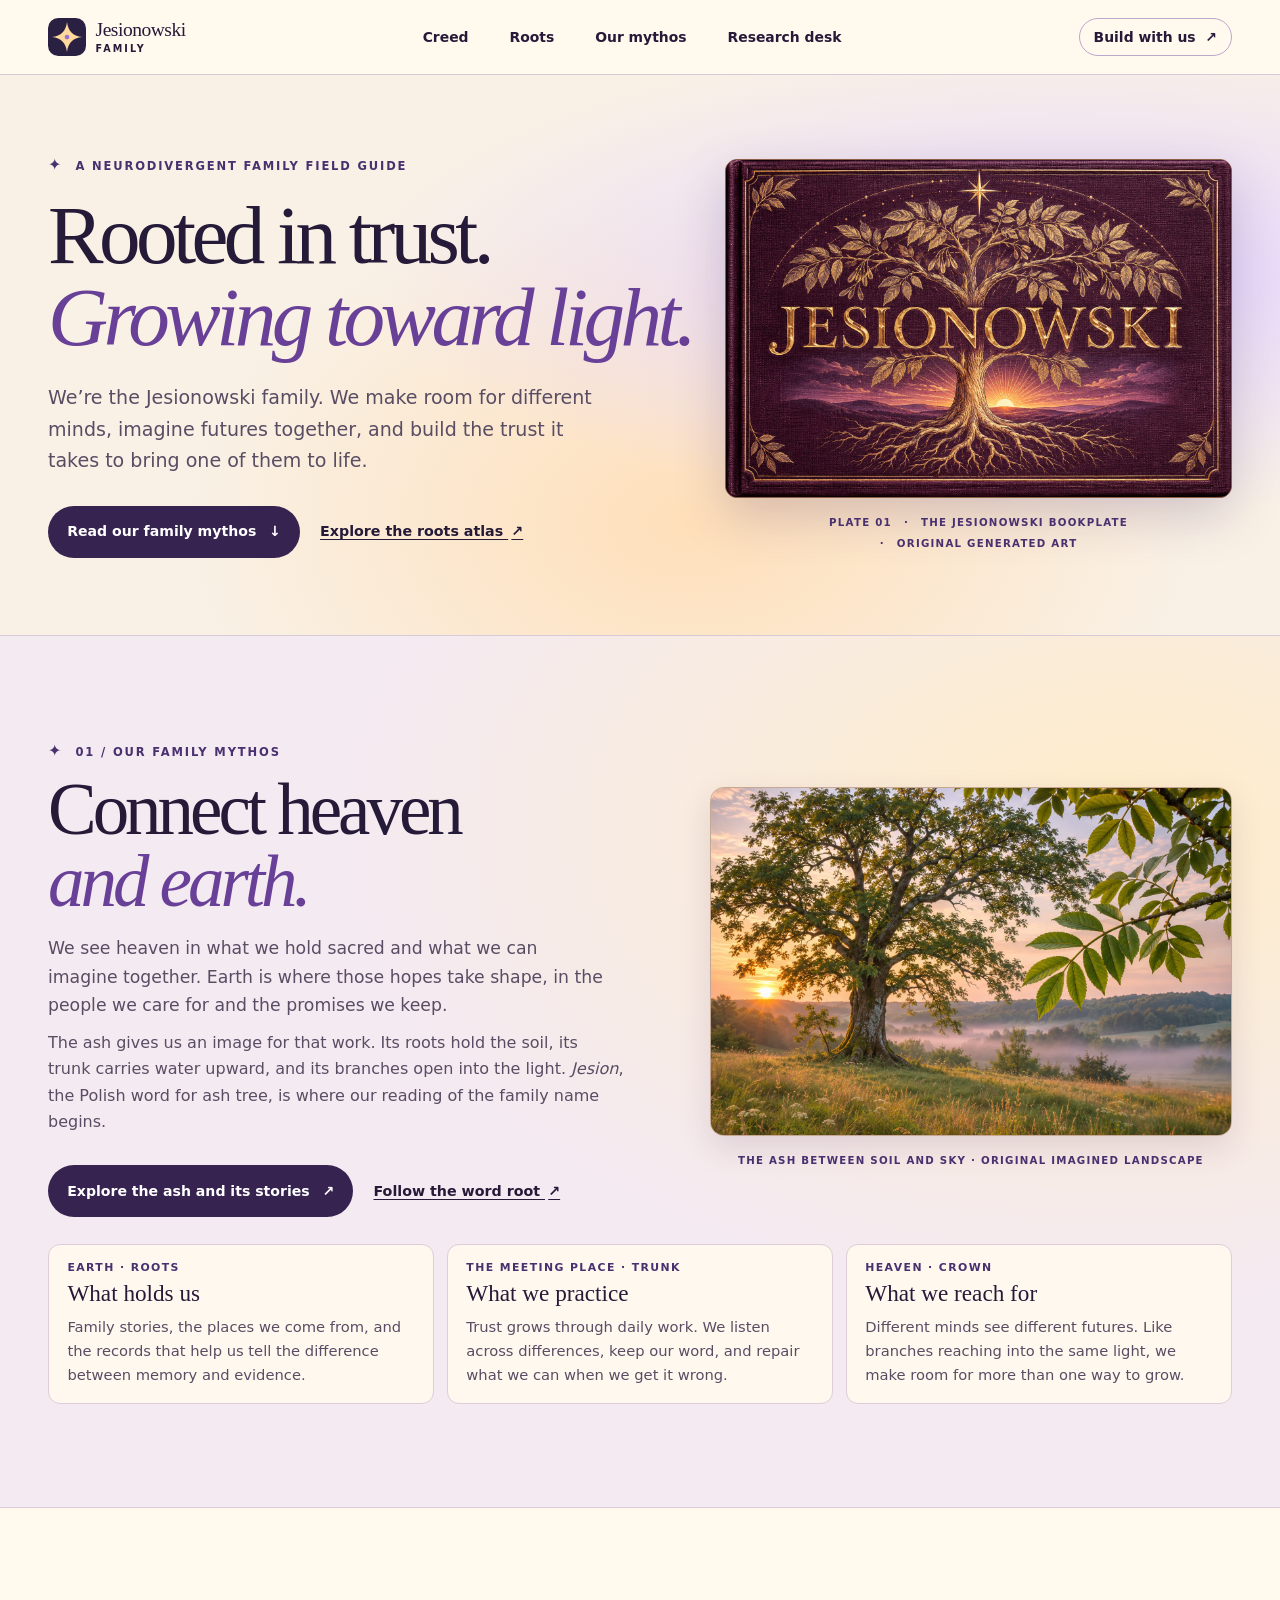
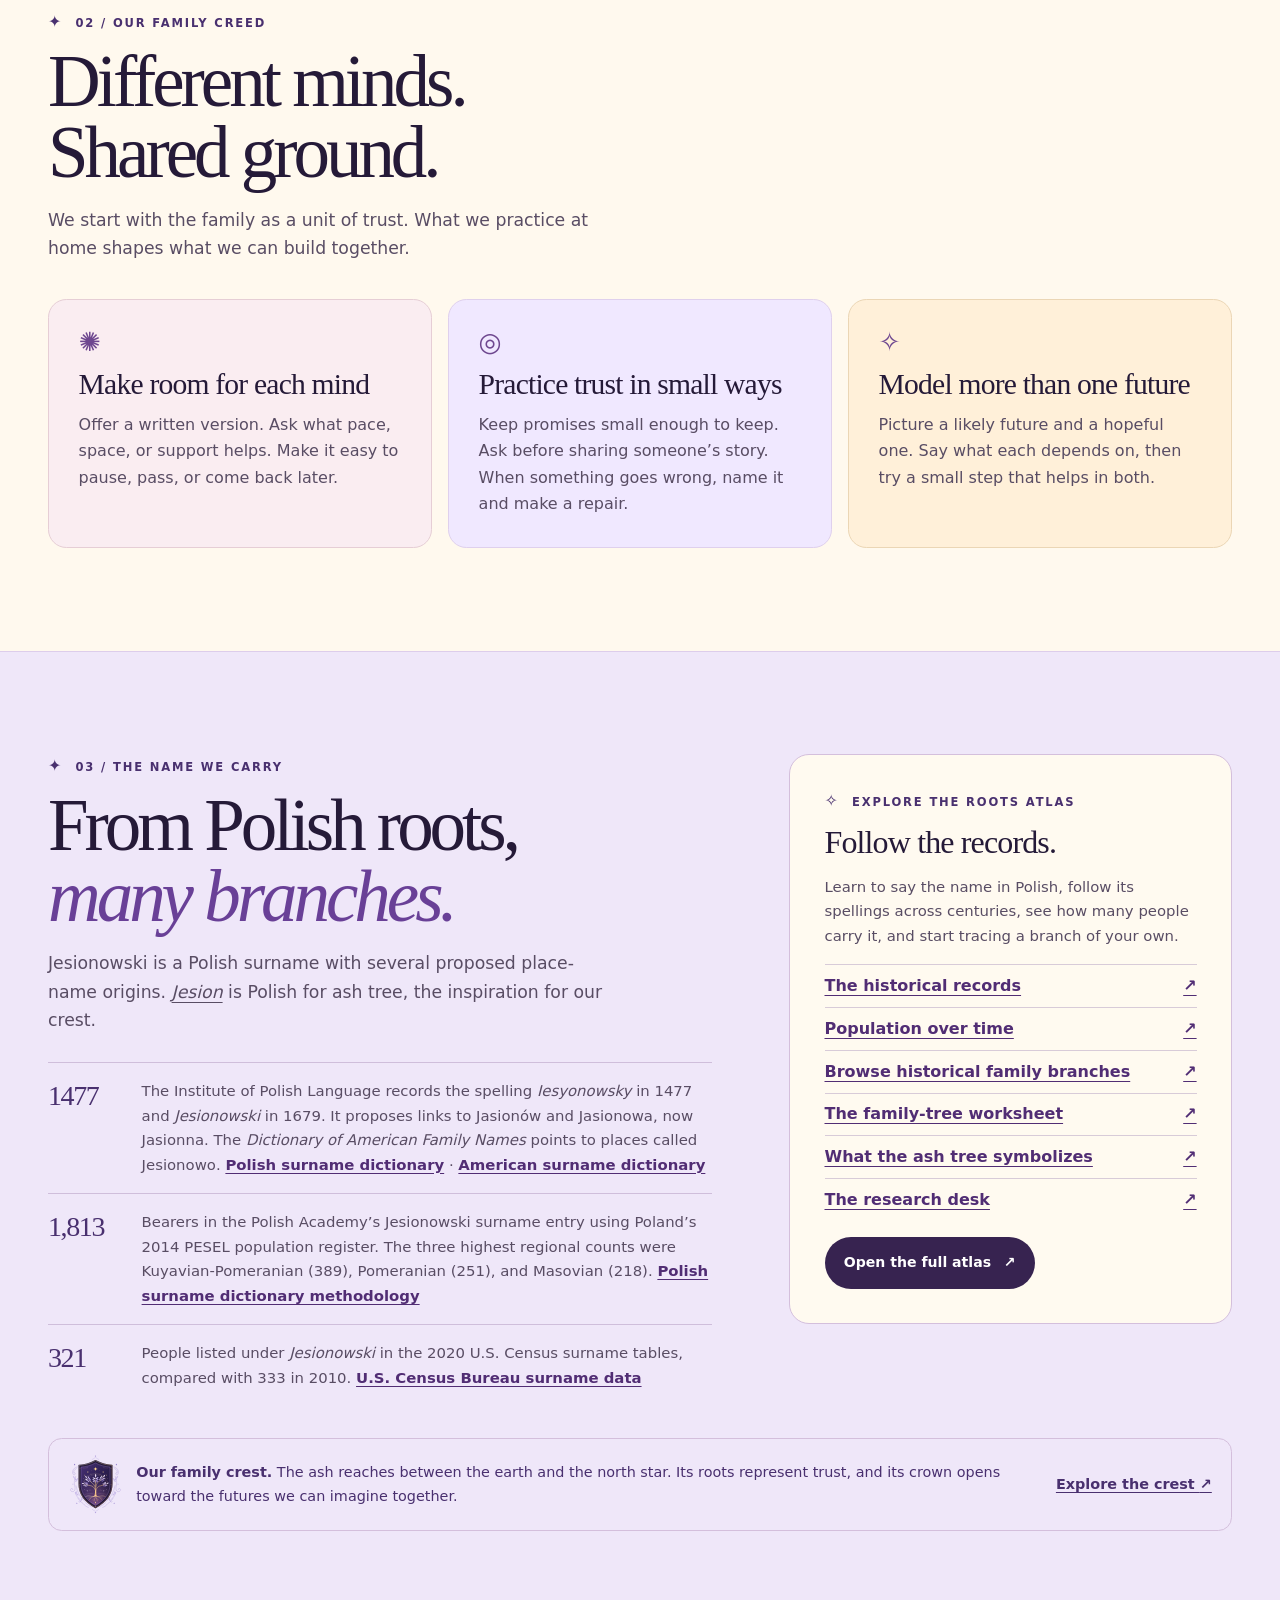
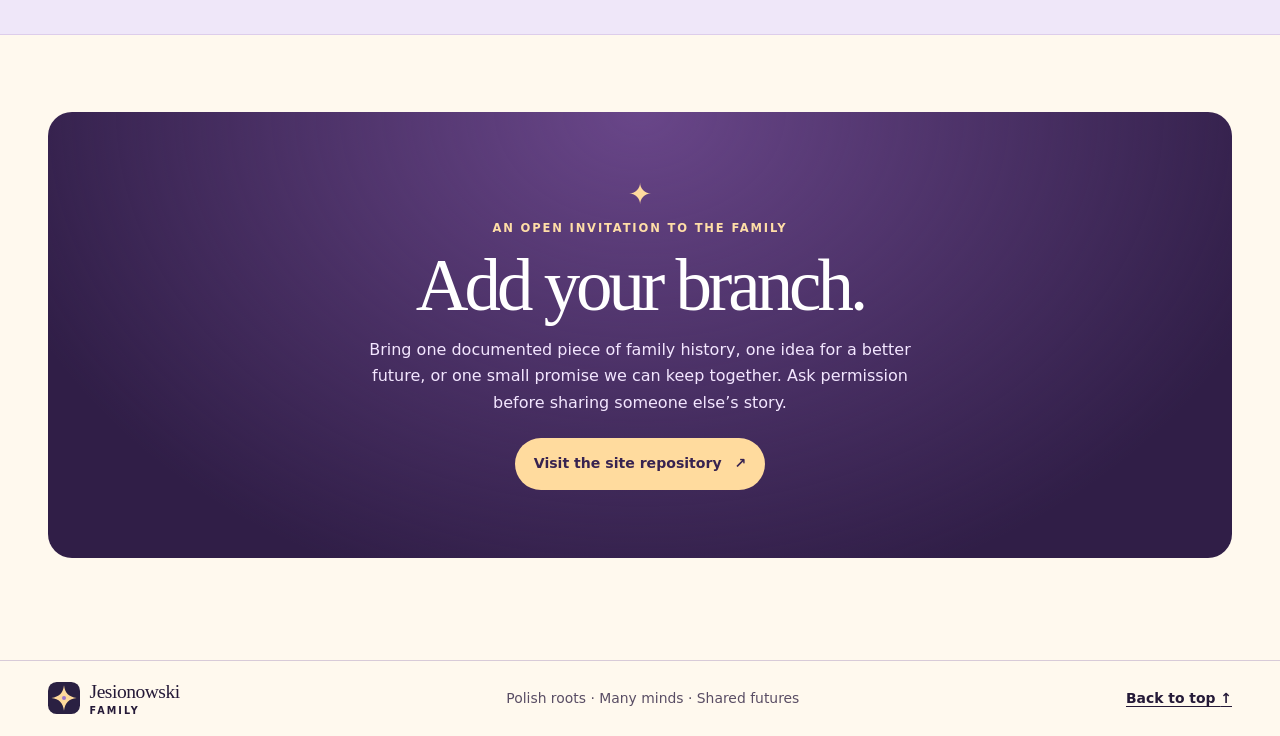
==== index.html @ c893d400 "Center the family mythos and harden page security" ====
<!doctype html>
<html lang="en" prefix="og: https://ogp.me/ns#">
<head>
  <meta charset="utf-8">
  <meta http-equiv="Content-Security-Policy" content="default-src 'none'; script-src 'self'; style-src 'self'; img-src 'self'; connect-src 'none'; worker-src 'none'; base-uri 'none'; form-action 'none'">
  <meta name="referrer" content="no-referrer">
  <meta name="viewport" content="width=device-width, initial-scale=1">
  <meta name="description" content="The Jesionowski family’s field guide to Polish roots, neurodivergent belonging, trust and futures we can build together.">
  <meta name="theme-color" content="#f9f1e6">
  <title>Jesionowski Family · Rooted in trust. Growing toward light.</title>
  <link rel="canonical" href="https://jesionowski.org/">
  <meta property="og:type" content="website">
  <meta property="og:title" content="Jesionowski Family · Rooted in trust. Growing toward light.">
  <meta property="og:description" content="The Jesionowski family’s field guide to Polish roots, neurodivergent belonging, trust and futures we can build together.">
  <meta property="og:url" content="https://jesionowski.org/">
  <meta property="og:image" content="https://jesionowski.org/assets/jesionowski-bookplate.jpg">
  <meta property="og:image:type" content="image/jpeg">
  <meta property="og:image:width" content="1536">
  <meta property="og:image:height" content="1024">
  <meta property="og:image:alt" content="A golden ash tree, sunrise, and the name JESIONOWSKI on a deep plum bookplate.">
  <link rel="icon" href="assets/mark.svg" type="image/svg+xml">
  <link rel="stylesheet" href="styles.css">
</head>
<body>
  <a class="skip-link" href="#main">Skip to content</a>
  <header class="site-header">
    <div class="frame masthead">
      <a class="wordmark" href="./" aria-label="Jesionowski Family home">
        <img src="assets/mark.svg" width="38" height="38" alt="">
        <span>Jesionowski <small>Family</small></span>
      </a>
      <nav aria-label="Main navigation">
        <a href="#creed">Creed</a>
        <a href="roots/">Roots</a>
        <a href="#mythos">Our mythos</a>
        <a href="research/">Research desk</a>
      </nav>
      <a class="nav-cta" href="#contribute">Build with us <span aria-hidden="true">↗</span></a>
    </div>
  </header>

  <main id="main">
    <section class="hero">
      <div class="frame hero-layout">
        <div class="hero-copy">
          <p class="eyebrow"><span aria-hidden="true">✦</span> A neurodivergent family field guide</p>
          <h1>Rooted in trust.<br><em>Growing toward light.</em></h1>
          <p class="hero-lede">We’re the Jesionowski family. We make room for different minds, imagine futures together, and build the trust it takes to bring one of them to life.</p>
          <div class="actions">
            <a class="button" href="#mythos">Read our family mythos <span aria-hidden="true">↓</span></a>
            <a class="text-link" href="roots/">Explore the roots atlas <span aria-hidden="true">↗</span></a>
          </div>
        </div>
        <figure class="home-bookplate">
          <a href="roots/" aria-label="Explore the Jesionowski roots atlas">
            <img src="assets/jesionowski-bookplate.jpg" width="1536" height="1024" fetchpriority="high" alt="The full name JESIONOWSKI in gold foil beneath the branches of an ash tree, with a sunrise and north star.">
          </a>
          <figcaption><span>Plate 01</span><span>The Jesionowski bookplate</span><span>Original generated art</span></figcaption>
        </figure>
      </div>
    </section>

    <section class="mythos section" id="mythos" aria-labelledby="mythos-title">
      <div class="frame">
        <div class="mythos-layout">
          <div>
            <p class="eyebrow"><span aria-hidden="true">✦</span> 01 / Our family mythos</p>
            <h2 id="mythos-title">Connect heaven<br><em>and earth.</em></h2>
            <p class="section-intro">We see heaven in what we hold sacred and what we can imagine together. Earth is where those hopes take shape, in the people we care for and the promises we keep.</p>
            <p class="mythos-note">The ash gives us an image for that work. Its roots hold the soil, its trunk carries water upward, and its branches open into the light. <em lang="pl">Jesion</em>, the Polish word for ash tree, is where our reading of the family name begins.</p>
            <div class="actions">
              <a class="button" href="roots/#symbolism">Explore the ash and its stories <span aria-hidden="true">↗</span></a>
              <a class="text-link" href="roots/#word-root">Follow the word root <span aria-hidden="true">↗</span></a>
            </div>
          </div>
          <figure class="mythos-art">
            <img src="assets/ash-meadow.jpg" width="1536" height="1024" loading="lazy" alt="An ash tree rooted in a meadow beneath the golden light of dawn.">
            <figcaption>The ash between soil and sky · Original imagined landscape</figcaption>
          </figure>
        </div>
        <dl class="mythos-parts">
          <div>
            <dt><span>Earth · Roots</span> What holds us</dt>
            <dd>Family stories, the places we come from, and the records that help us tell the difference between memory and evidence.</dd>
          </div>
          <div>
            <dt><span>The meeting place · Trunk</span> What we practice</dt>
            <dd>Trust grows through daily work. We listen across differences, keep our word, and repair what we can when we get it wrong.</dd>
          </div>
          <div>
            <dt><span>Heaven · Crown</span> What we reach for</dt>
            <dd>Different minds see different futures. Like branches reaching into the same light, we make room for more than one way to grow.</dd>
          </div>
        </dl>
      </div>
    </section>

    <section class="creed section" id="creed" aria-labelledby="creed-title">
      <div class="frame">
        <div class="section-heading">
          <p class="eyebrow"><span aria-hidden="true">✦</span> 02 / Our family creed</p>
          <h2 id="creed-title">Different minds.<br>Shared ground.</h2>
          <p>We start with the family as a unit of trust. What we practice at home shapes what we can build together.</p>
        </div>
        <div class="creed-grid">
          <article>
            <span class="principle-icon" aria-hidden="true">✺</span>
            <h3>Make room for each mind</h3>
            <p>Offer a written version. Ask what pace, space, or support helps. Make it easy to pause, pass, or come back later.</p>
          </article>
          <article>
            <span class="principle-icon" aria-hidden="true">◎</span>
            <h3>Practice trust in small ways</h3>
            <p>Keep promises small enough to keep. Ask before sharing someone’s story. When something goes wrong, name it and make a repair.</p>
          </article>
          <article>
            <span class="principle-icon" aria-hidden="true">✧</span>
            <h3>Model more than one future</h3>
            <p>Picture a likely future and a hopeful one. Say what each depends on, then try a small step that helps in both.</p>
          </article>
        </div>
      </div>
    </section>

    <section class="roots section" id="roots" aria-labelledby="roots-title">
      <div class="frame">
        <div class="roots-layout">
          <div>
            <p class="eyebrow"><span aria-hidden="true">✦</span> 03 / The name we carry</p>
            <h2 id="roots-title">From Polish roots,<br><em>many branches.</em></h2>
            <p class="section-intro">Jesionowski is a Polish surname with several proposed place-name origins. <a href="https://wsjp.pl/haslo/podglad/68847/jesion/5180044/drzewo"><em lang="pl">Jesion</em></a> is Polish for ash tree, the inspiration for our crest.</p>
            <dl class="root-facts">
              <div>
                <dt>1477</dt>
                <dd>The Institute of Polish Language records the spelling <em>Iesyonowsky</em> in 1477 and <em>Jesionowski</em> in 1679. It proposes links to <span lang="pl">Jasionów</span> and <span lang="pl">Jasionowa</span>, now <span lang="pl">Jasionna</span>. The <cite>Dictionary of American Family Names</cite> points to places called <span lang="pl">Jesionowo</span>. <a href="https://nazwiska.ijppan.pl/haslo/show/id/6511">Polish surname dictionary</a> · <a href="https://www.ancestry.com/last-name-meaning/jesionowski">American surname dictionary</a></dd>
              </div>
              <div>
                <dt>1,813</dt>
                <dd>Bearers in the Polish Academy’s Jesionowski surname entry using Poland’s 2014 PESEL population register. The three highest regional counts were Kuyavian-Pomeranian (389), Pomeranian (251), and Masovian (218). <a href="https://nazwiska.ijppan.pl/info/oslowniku">Polish surname dictionary methodology</a></dd>
              </div>
              <div>
                <dt>321</dt>
                <dd>People listed under <em>Jesionowski</em> in the 2020 U.S. Census surname tables, compared with 333 in 2010. <a href="https://www.census.gov/topics/population/genealogy/data.html">U.S. Census Bureau surname data</a></dd>
              </div>
            </dl>
          </div>
          <aside class="field-notes" aria-labelledby="notes-title">
            <p class="eyebrow"><span aria-hidden="true">✧</span> Explore the roots atlas</p>
            <h3 id="notes-title">Follow the records.</h3>
            <p>Learn to say the name in Polish, follow its spellings across centuries, see how many people carry it, and start tracing a branch of your own.</p>
            <ul class="roots-shortcuts">
              <li><a href="roots/#records">The historical records <span aria-hidden="true">↗</span></a></li>
              <li><a href="roots/#population">Population over time <span aria-hidden="true">↗</span></a></li>
              <li><a href="tree/">Browse historical family branches <span aria-hidden="true">↗</span></a></li>
              <li><a href="roots/#tree">The family-tree worksheet <span aria-hidden="true">↗</span></a></li>
              <li><a href="roots/#symbolism">What the ash tree symbolizes <span aria-hidden="true">↗</span></a></li>
              <li><a href="research/">The research desk <span aria-hidden="true">↗</span></a></li>
            </ul>
            <a class="button" href="roots/">Open the full atlas <span aria-hidden="true">↗</span></a>
          </aside>
        </div>
        <div class="crest-note">
          <img src="assets/crest.svg" width="64" height="69" loading="lazy" alt="The Jesionowski family crest">
          <p><strong>Our family crest.</strong> The ash reaches between the earth and the north star. Its roots represent trust, and its crown opens toward the futures we can imagine together.</p>
          <a href="roots/#emblem">Explore the crest <span aria-hidden="true">↗</span></a>
        </div>
      </div>
    </section>

    <section class="contribute section" id="contribute" aria-labelledby="contribute-title">
      <div class="frame">
        <div class="invitation">
          <p class="invitation-star" aria-hidden="true">✦</p>
          <p class="eyebrow">An open invitation to the family</p>
          <h2 id="contribute-title">Add your branch.</h2>
          <p>Bring one documented piece of family history, one idea for a better future, or one small promise we can keep together. Ask permission before sharing someone else’s story.</p>
          <a class="button" href="https://github.com/theguysaccount/jesionowski.org">Visit the site repository <span aria-hidden="true">↗</span></a>
        </div>
      </div>
    </section>
  </main>

  <footer class="site-footer">
    <div class="frame footer-layout">
      <a class="wordmark" href="./" aria-label="Jesionowski Family home">
        <img src="assets/mark.svg" width="32" height="32" alt="">
        <span>Jesionowski <small>Family</small></span>
      </a>
      <p>Polish roots · Many minds · Shared futures</p>
      <a href="#main">Back to top <span aria-hidden="true">↑</span></a>
    </div>
  </footer>
</body>
</html>
---- styles.css ----
:root {
  color-scheme: light;
  --ink: #251a38;
  --muted: #594d64;
  --plum: #49306f;
  --cream: #fff9ee;
  --lilac: #f0e8ff;
  --gold: #ffdb9e;
  --line: #d8cbd8;
  --display: Georgia, "Times New Roman", serif;
  --body: "Trebuchet MS", system-ui, sans-serif;
}

*, *::before, *::after { box-sizing: border-box; }
html { scroll-padding-top: 1.25rem; }
body {
  margin: 0;
  background: var(--cream);
  color: var(--ink);
  font: 1rem/1.65 var(--body);
}
img { display: block; max-width: 100%; }
a { color: inherit; text-underline-offset: .22em; }
a:hover { text-decoration-thickness: .14em; }
:focus-visible { outline: 3px solid #a45125; outline-offset: 5px; }
h1, h2, h3, p, figure { margin: 0; }
h1, h2, h3 { font-family: var(--display); font-weight: 400; }
h1, h2 { line-height: .98; letter-spacing: -.055em; }
h1 em, h2 em { font-weight: 400; color: #694097; }
.frame { width: min(100% - 5rem, 74rem); margin-inline: auto; }
.section { padding-block: clamp(4rem, 8vw, 7rem); }

.skip-link {
  position: absolute;
  z-index: 5;
  top: .65rem;
  left: .65rem;
  transform: translateY(-180%);
  padding: .55rem 1rem;
  background: var(--cream);
  border: 2px solid var(--plum);
}
.skip-link:focus { transform: translateY(0); }

.site-header { background: #fff9ee; border-bottom: 1px solid var(--line); }
.masthead, .footer-layout {
  min-height: 4.65rem;
  display: flex;
  align-items: center;
  justify-content: space-between;
  gap: 1.25rem;
}
.wordmark {
  display: inline-flex;
  flex: 0 0 auto;
  align-items: center;
  gap: .6rem;
  color: var(--ink);
  font: 1.22rem/1 var(--display);
  text-decoration: none;
  letter-spacing: -.025em;
}
.wordmark small {
  display: block;
  margin-top: .28rem;
  font: 700 .6rem/1 var(--body);
  text-transform: uppercase;
  letter-spacing: .22em;
}
.masthead nav { display: flex; align-items: center; gap: clamp(1rem, 3.2vw, 2.75rem); }
.masthead nav a, .nav-cta, .site-footer { font-size: .87rem; font-weight: 700; }
.masthead nav a, .nav-cta { text-decoration: none; }
.masthead nav a:hover, .nav-cta:hover { text-decoration: underline; }
.nav-cta { padding: .42rem .88rem; border: 1px solid #baa8cc; border-radius: 99px; white-space: nowrap; }
.nav-cta span { margin-left: .3rem; }

.hero {
  background:
    radial-gradient(ellipse at 84% 36%, #e4d4ff 0%, transparent 47%),
    radial-gradient(ellipse at 54% 80%, #ffdfb9 0%, transparent 52%),
    #f9f1e6;
  border-bottom: 1px solid var(--line);
}
.hero-layout {
  min-height: 35rem;
  display: grid;
  grid-template-columns: minmax(0, 1.12fr) minmax(0, .88fr);
  align-items: center;
  gap: 2rem;
  padding-block: clamp(3.1rem, 6vw, 6.4rem);
}
.eyebrow {
  color: var(--plum);
  font-size: .72rem;
  font-weight: 700;
  line-height: 1.45;
  text-transform: uppercase;
  letter-spacing: .16em;
}
.eyebrow > span { margin-right: .4rem; font-size: 1rem; }
h1 { margin-top: 1.2rem; font-size: clamp(3.25rem, 6.5vw, 6.2rem); }
h1 em { display: inline-block; }
.hero-lede {
  max-width: 34rem;
  margin-top: 1.5rem;
  color: var(--muted);
  font-size: clamp(1rem, 1.65vw, 1.19rem);
}
.actions { display: flex; flex-wrap: wrap; align-items: center; gap: .9rem 1.25rem; margin-top: 1.85rem; }
.button {
  display: inline-flex;
  justify-content: center;
  align-items: center;
  gap: .8rem;
  min-height: 3.25rem;
  padding: .75rem 1.2rem;
  border-radius: 99px;
  color: white;
  background: #372350;
  font-size: .88rem;
  font-weight: 700;
  text-decoration: none;
}
.button:hover { background: #553277; }
.text-link { font-size: .89rem; font-weight: 700; }
.text-link span { margin-left: .2rem; }

.home-bookplate { justify-self: end; width: min(100%, 37rem); }
.home-bookplate a {
  display: block;
  border: 1px solid #8b5e46;
  border-radius: .75rem;
  overflow: hidden;
  background: #3a1731;
  box-shadow: 0 18px 50px #49265c36;
}
.home-bookplate img { width: 100%; height: auto; }
figcaption {
  display: flex;
  flex-wrap: wrap;
  justify-content: center;
  gap: .25rem .75rem;
  margin-top: 1rem;
  color: var(--plum);
  font-size: .64rem;
  font-weight: 700;
  text-transform: uppercase;
  letter-spacing: .12em;
}
figcaption span + span::before { content: "·"; margin-right: .75rem; }

h2 { margin-top: .78rem; font-size: clamp(2.75rem, 5.7vw, 5.2rem); }
.section-heading { max-width: 46rem; }
.section-heading > p:last-child, .section-intro {
  max-width: 35rem;
  margin-top: 1.05rem;
  color: var(--muted);
  font-size: 1.08rem;
}
.mythos {
  border-bottom: 1px solid #decbd7;
  background: radial-gradient(ellipse at 88% 22%, #ffedc9 0%, transparent 49%), #f4eaf1;
}
.mythos-layout {
  display: grid;
  grid-template-columns: minmax(0, 1.06fr) minmax(0, .94fr);
  align-items: center;
  gap: clamp(1.45rem, 5.7vw, 5rem);
}
.mythos-note { max-width: 36rem; margin-top: .65rem; color: var(--muted); }
.mythos-art img {
  width: 100%;
  height: auto;
  border: 1px solid #c6a794;
  border-radius: .85rem;
  box-shadow: 0 12px 32px #49265c22;
}
.mythos-art figcaption { text-align: center; }
.mythos-parts {
  display: grid;
  grid-template-columns: repeat(3, minmax(0, 1fr));
  gap: .8rem;
  margin: 1.65rem 0 0;
}
.mythos-parts div {
  padding: 1rem 1.15rem;
  border: 1px solid #deccd8;
  border-radius: .75rem;
  background: #fff8ef;
}
.mythos-parts dt { font: 1.45rem/1.18 var(--display); }
.mythos-parts dt span {
  display: block;
  margin-bottom: .32rem;
  color: var(--plum);
  font: 700 .68rem/1.35 var(--body);
  letter-spacing: .13em;
  text-transform: uppercase;
}
.mythos-parts dd { margin: .42rem 0 0; color: var(--muted); font-size: .92rem; }

.creed { background: #fff9ee; }
.creed-grid { display: grid; grid-template-columns: repeat(3, 1fr); gap: 1rem; margin-top: 2.25rem; }
.creed-grid article {
  min-width: 0;
  padding: clamp(1.2rem, 2.5vw, 1.85rem);
  border: 1px solid #e6ced5;
  border-radius: 1.15rem;
  background: #faedf1;
}
.creed-grid article:nth-child(2) { background: #f0e8ff; border-color: #dfd0ed; }
.creed-grid article:nth-child(3) { background: #fff0d9; border-color: #ebd6b5; }
.principle-icon { display: block; margin-bottom: .7rem; color: #6e478f; font-size: 1.65rem; line-height: 1; }
h3 { font-size: clamp(1.45rem, 2.5vw, 1.85rem); line-height: 1.15; letter-spacing: -.027em; }
.creed-grid p { margin-top: .7rem; color: var(--muted); }

.roots { background: #efe7f9; border-block: 1px solid #ddcdeb; }
.roots-layout { display: grid; grid-template-columns: minmax(0, 1.2fr) minmax(0, .8fr); gap: clamp(1.5rem, 6vw, 5.5rem); align-items: start; }
.root-facts { margin: 1.7rem 0 0; }
.root-facts div { display: grid; grid-template-columns: 5rem 1fr; gap: .85rem; padding-block: 1rem; border-top: 1px solid #cfbedb; }
.root-facts dt { color: var(--plum); font: 1.75rem/1.2 var(--display); letter-spacing: -.05em; }
.root-facts dd { margin: 0; color: var(--muted); font-size: .93rem; }
.root-facts a, .field-notes a { color: #512d74; font-weight: 700; }
.field-notes {
  padding: clamp(1.25rem, 3vw, 2.15rem);
  border: 1px solid #d4bfdc;
  border-radius: 1.25rem;
  background: #fffaf0;
}
.field-notes h3 { margin-top: .7rem; font-size: 2rem; }
.field-notes h3 + p { margin-top: .9rem; color: var(--muted); font-size: .93rem; }
.roots-shortcuts { margin-block: 1rem; padding: 0; list-style: none; }
.roots-shortcuts li { padding-block: .48rem; border-top: 1px solid var(--line); }
.roots-shortcuts a { display: flex; justify-content: space-between; }
.field-notes .button { color: white; }
.crest-note {
  display: flex;
  align-items: center;
  gap: .85rem;
  margin-top: 2rem;
  padding: 1rem 1.2rem;
  border: 1px solid #d4bfdc;
  border-radius: .85rem;
  color: var(--plum);
  font-size: .9rem;
}
.crest-note img { flex: 0 0 auto; width: 3.4rem; height: auto; }
.crest-note a { flex: 0 0 auto; margin-left: auto; font-weight: 700; }

.contribute { padding-top: clamp(3rem, 6vw, 5rem); }
.invitation {
  position: relative;
  overflow: hidden;
  padding: clamp(2rem, 6vw, 4.25rem) 1.5rem;
  border-radius: 1.5rem;
  background: radial-gradient(ellipse at 50% 0%, #694689 0%, transparent 80%), #301e47;
  color: white;
  text-align: center;
}
.invitation-star { margin-bottom: .75rem; color: var(--gold); font-size: 1.8rem; line-height: 1; }
.invitation .eyebrow { color: #ffdea7; }
.invitation h2 + p { max-width: 36rem; margin: 1rem auto 0; color: #f3e6ff; }
.invitation .button { margin-top: 1.35rem; color: #372350; background: var(--gold); }
.invitation .button:hover { background: #ffedc4; }
.invitation :focus-visible { outline-color: white; }

.site-footer { border-top: 1px solid var(--line); }
.site-footer p { color: var(--muted); font-weight: 400; }

@media (max-width: 57rem) {
  .frame { width: calc(100% - 3rem); }
  .hero-layout { grid-template-columns: minmax(0, 1.16fr) minmax(0, .84fr); gap: 1rem; min-height: auto; }
}

@media (max-width: 42rem) {
  .frame { width: calc(100% - 2rem); }
  .masthead { min-height: 0; flex-wrap: wrap; justify-content: space-between; gap: .65rem; padding-block: .8rem; }
  .masthead nav { order: 1; width: 100%; justify-content: space-between; padding-top: .55rem; border-top: 1px solid var(--line); }
  .masthead nav a { min-height: 2rem; display: inline-flex; align-items: center; }
  .hero-layout, .roots-layout, .mythos-layout { grid-template-columns: 1fr; }
  .hero-layout { gap: 2.3rem; }
  .home-bookplate { justify-self: center; }
  .creed-grid, .mythos-parts { grid-template-columns: 1fr; }
  .crest-note { flex-wrap: wrap; }
  .crest-note a { margin-left: 0; }
  .footer-layout { flex-wrap: wrap; padding-block: 1rem; gap: .7rem 1rem; }
  .footer-layout p { order: 1; width: 100%; }
}

@media (max-width: 24rem) {
  h1 { font-size: 2.85rem; }
  .wordmark { font-size: 1.08rem; }
  .nav-cta { padding-inline: .65rem; }
  .root-facts div { grid-template-columns: 4rem 1fr; gap: .5rem; }
}
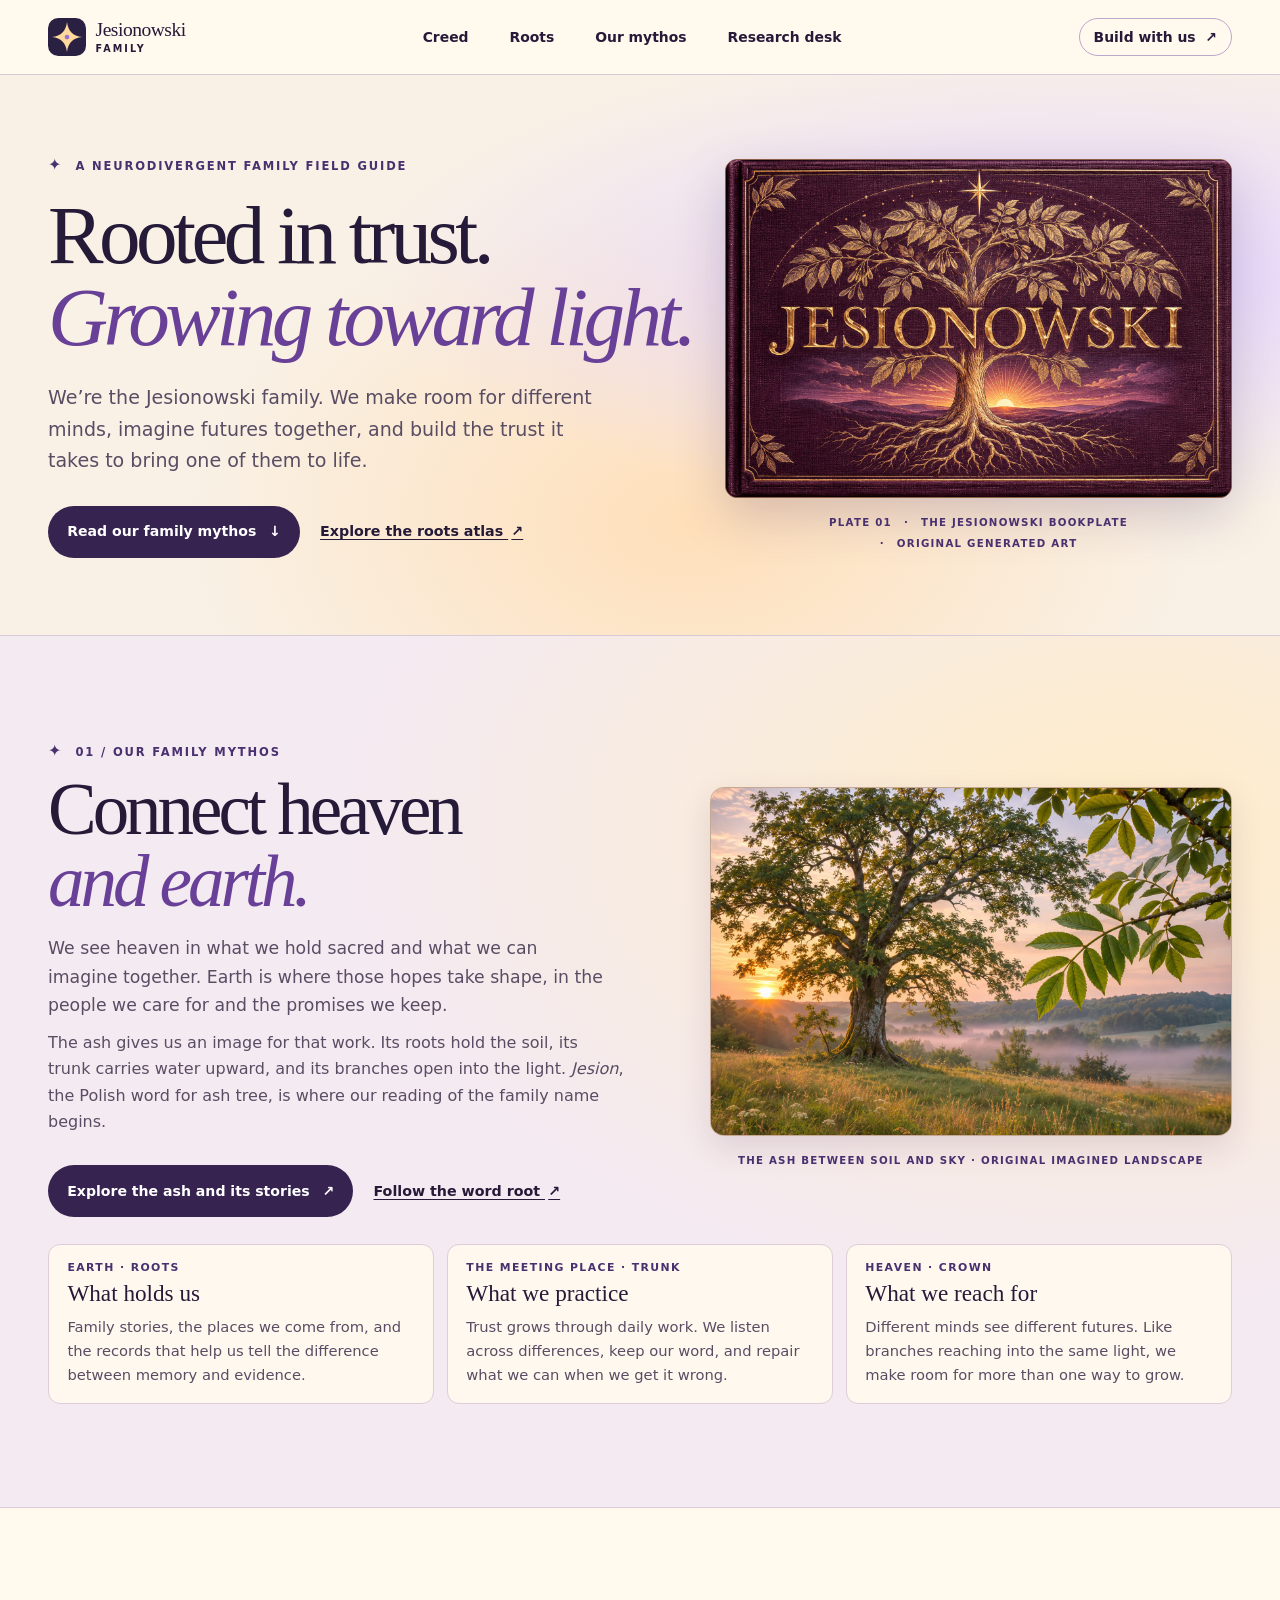
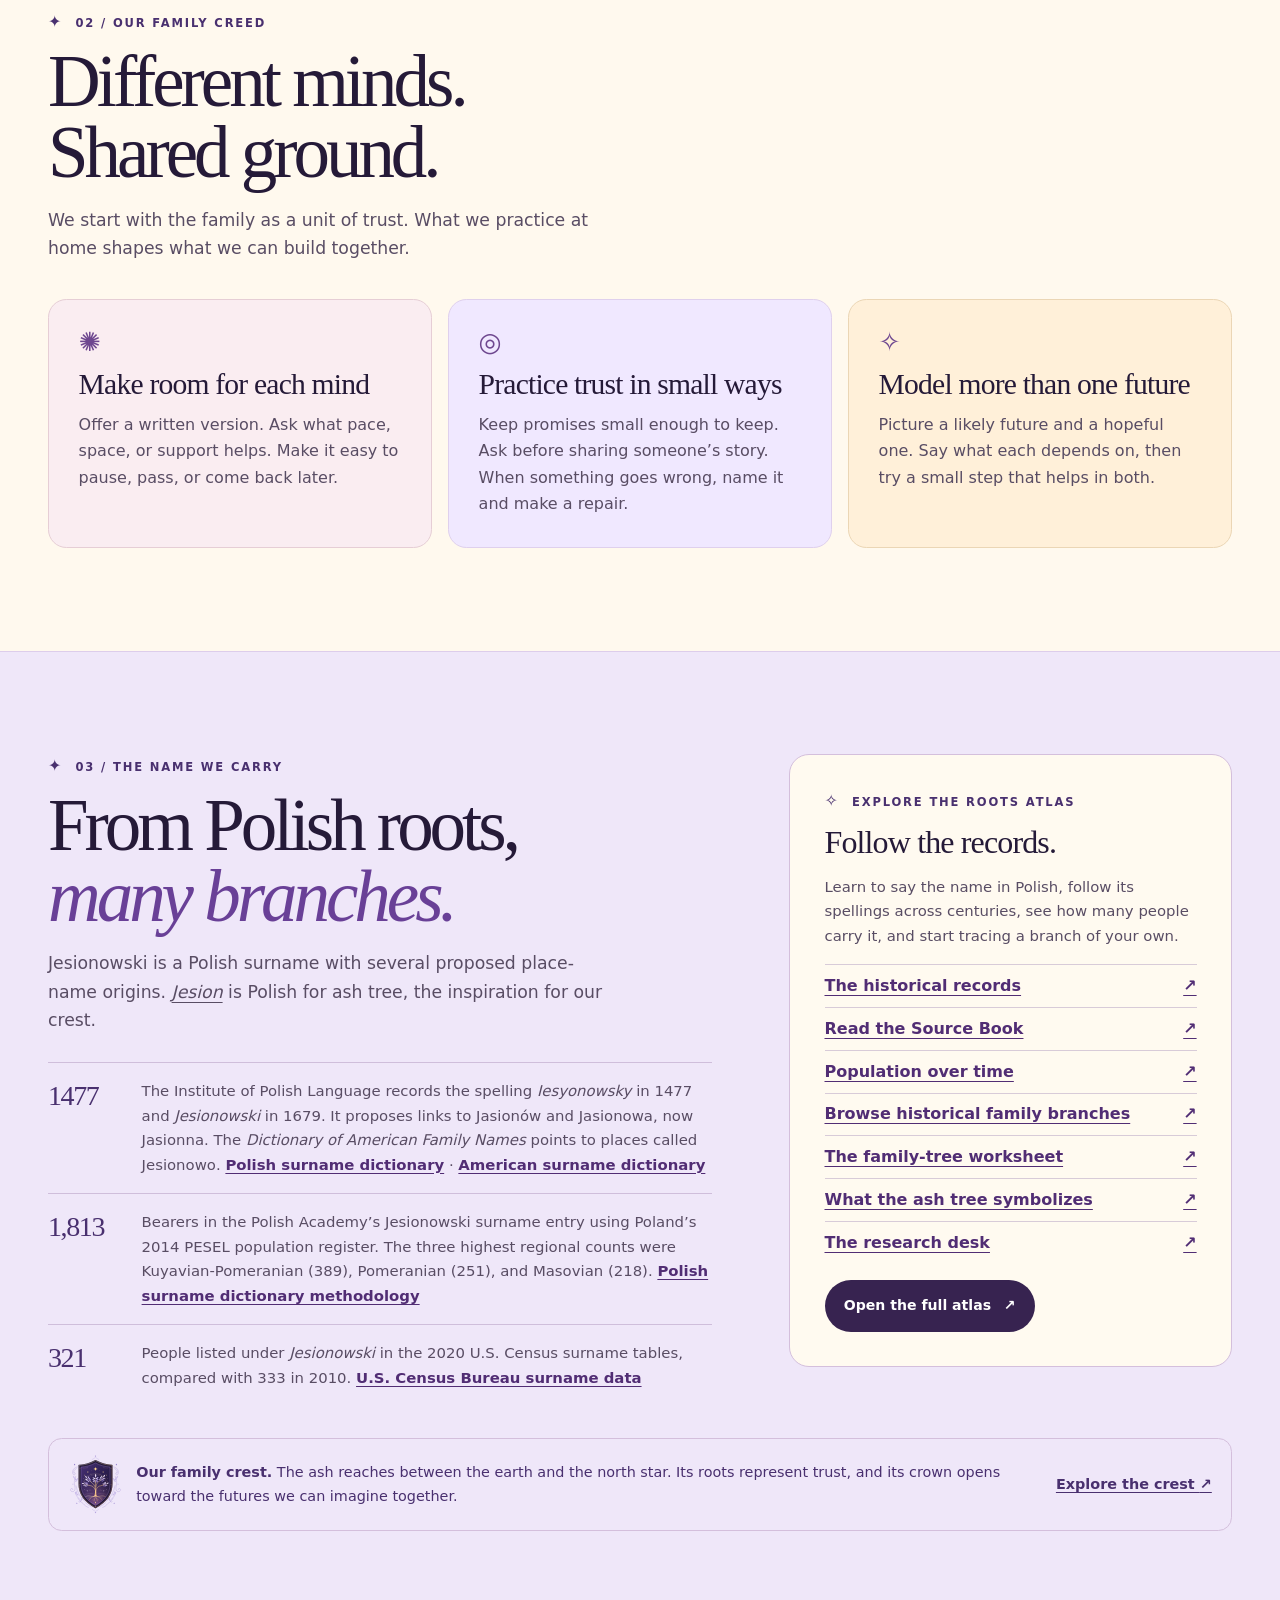
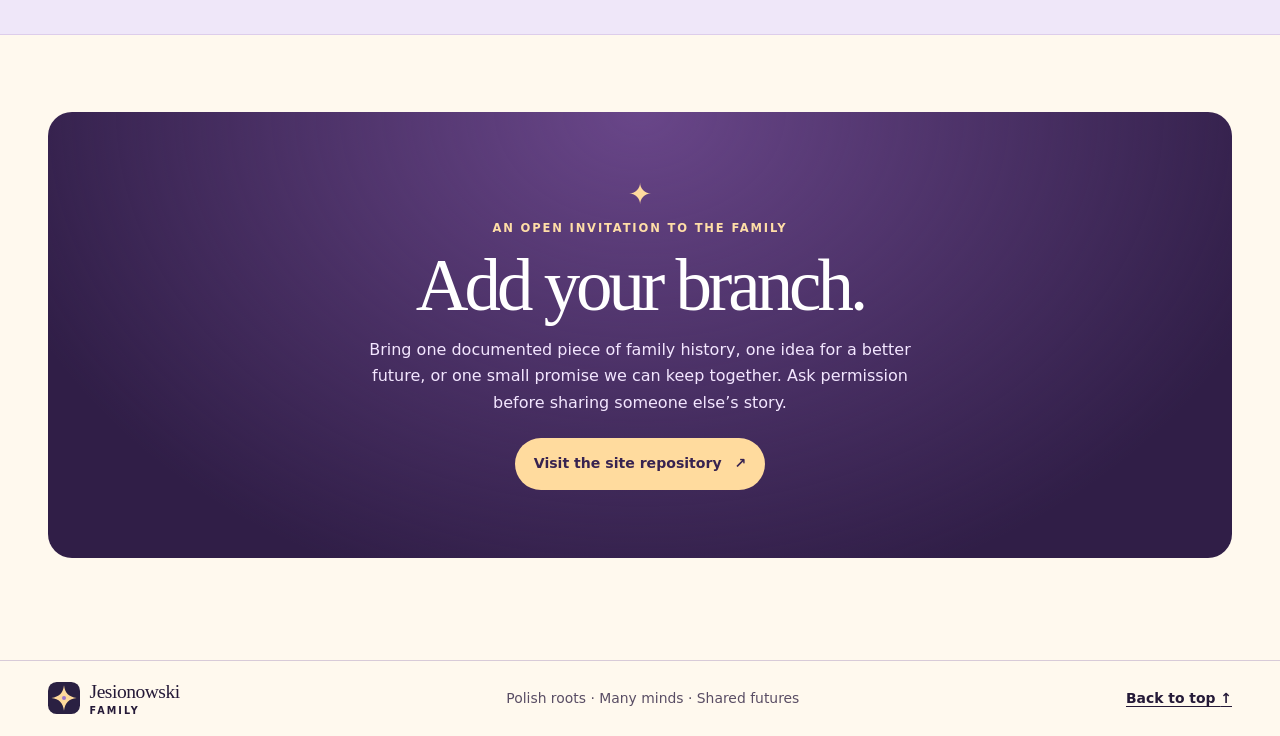
==== commit c23655c2: "Publish a Source Book for Jesionowski historical records" ====
--- a/index.html
+++ b/index.html
@@ -150,6 +150,7 @@
             <p>Learn to say the name in Polish, follow its spellings across centuries, see how many people carry it, and start tracing a branch of your own.</p>
             <ul class="roots-shortcuts">
               <li><a href="roots/#records">The historical records <span aria-hidden="true">↗</span></a></li>
+              <li><a href="sources/">Read the Source Book <span aria-hidden="true">↗</span></a></li>
               <li><a href="roots/#population">Population over time <span aria-hidden="true">↗</span></a></li>
               <li><a href="tree/">Browse historical family branches <span aria-hidden="true">↗</span></a></li>
               <li><a href="roots/#tree">The family-tree worksheet <span aria-hidden="true">↗</span></a></li>
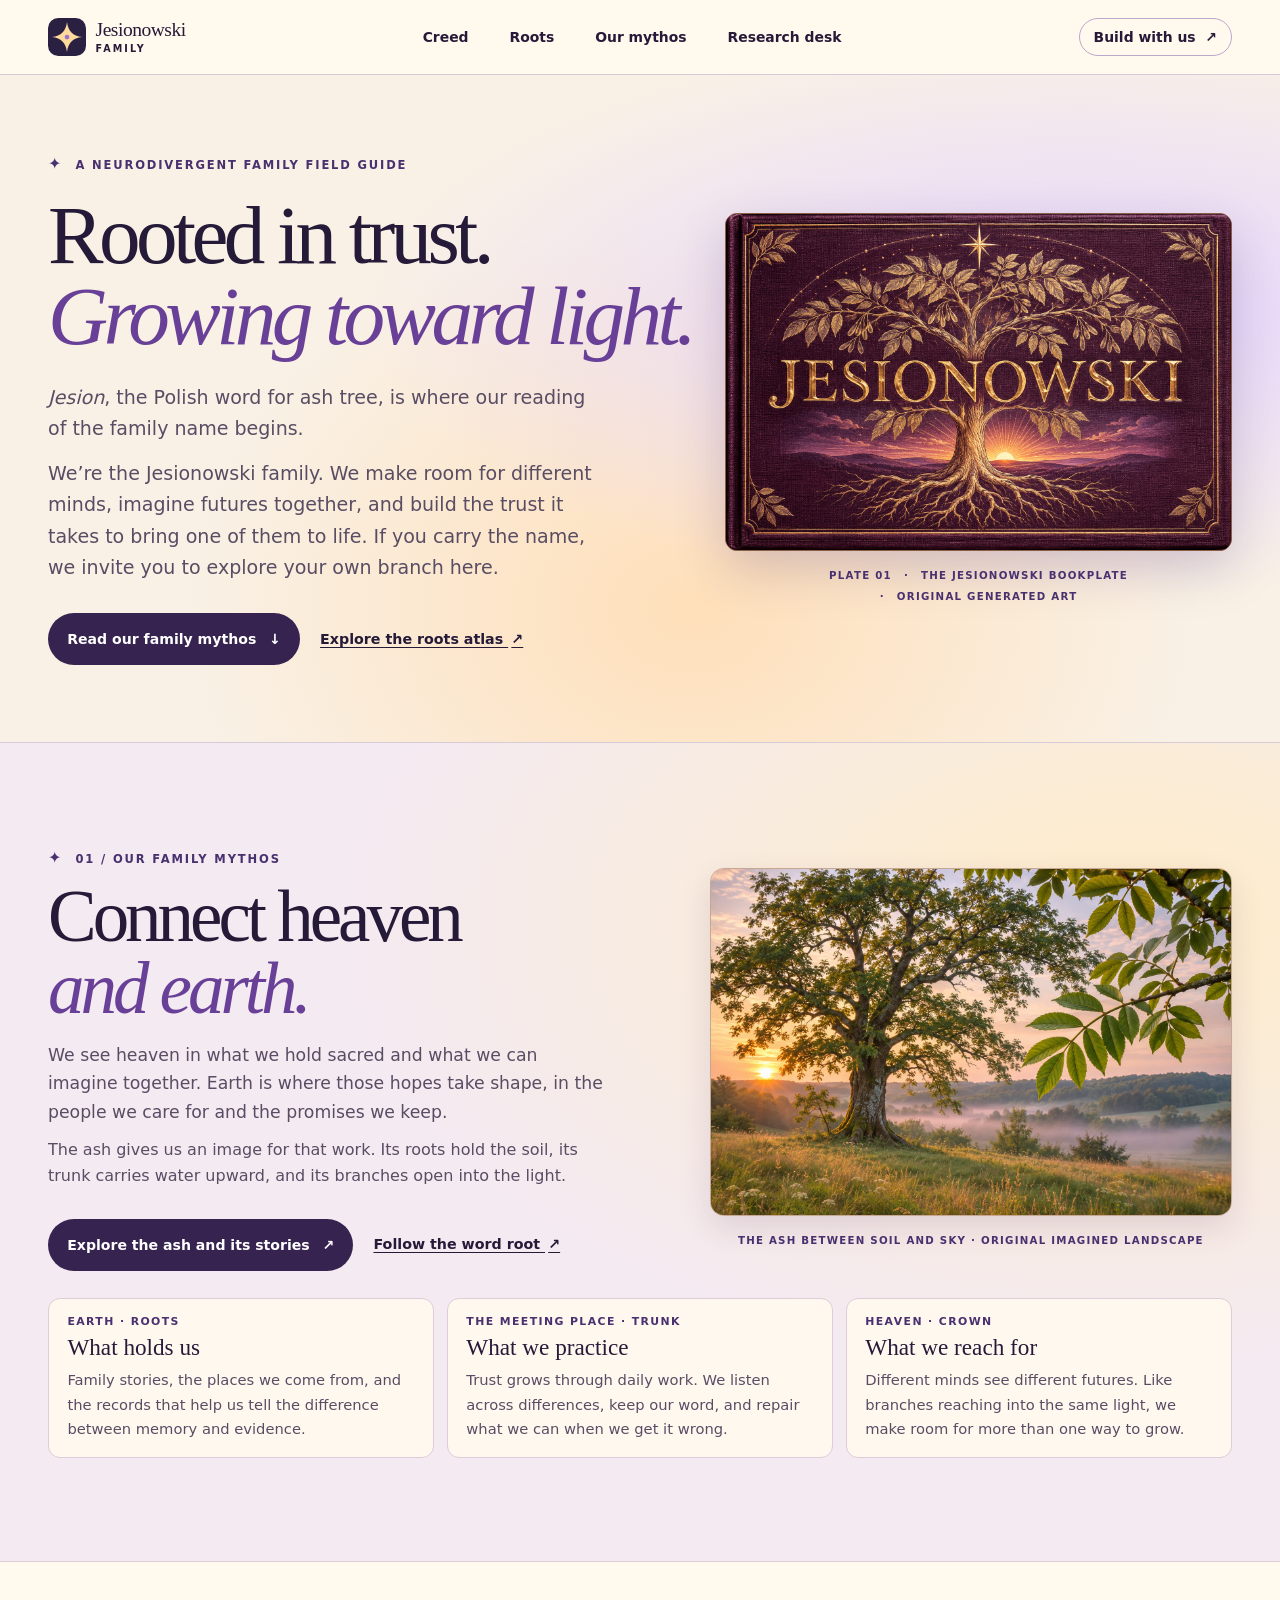
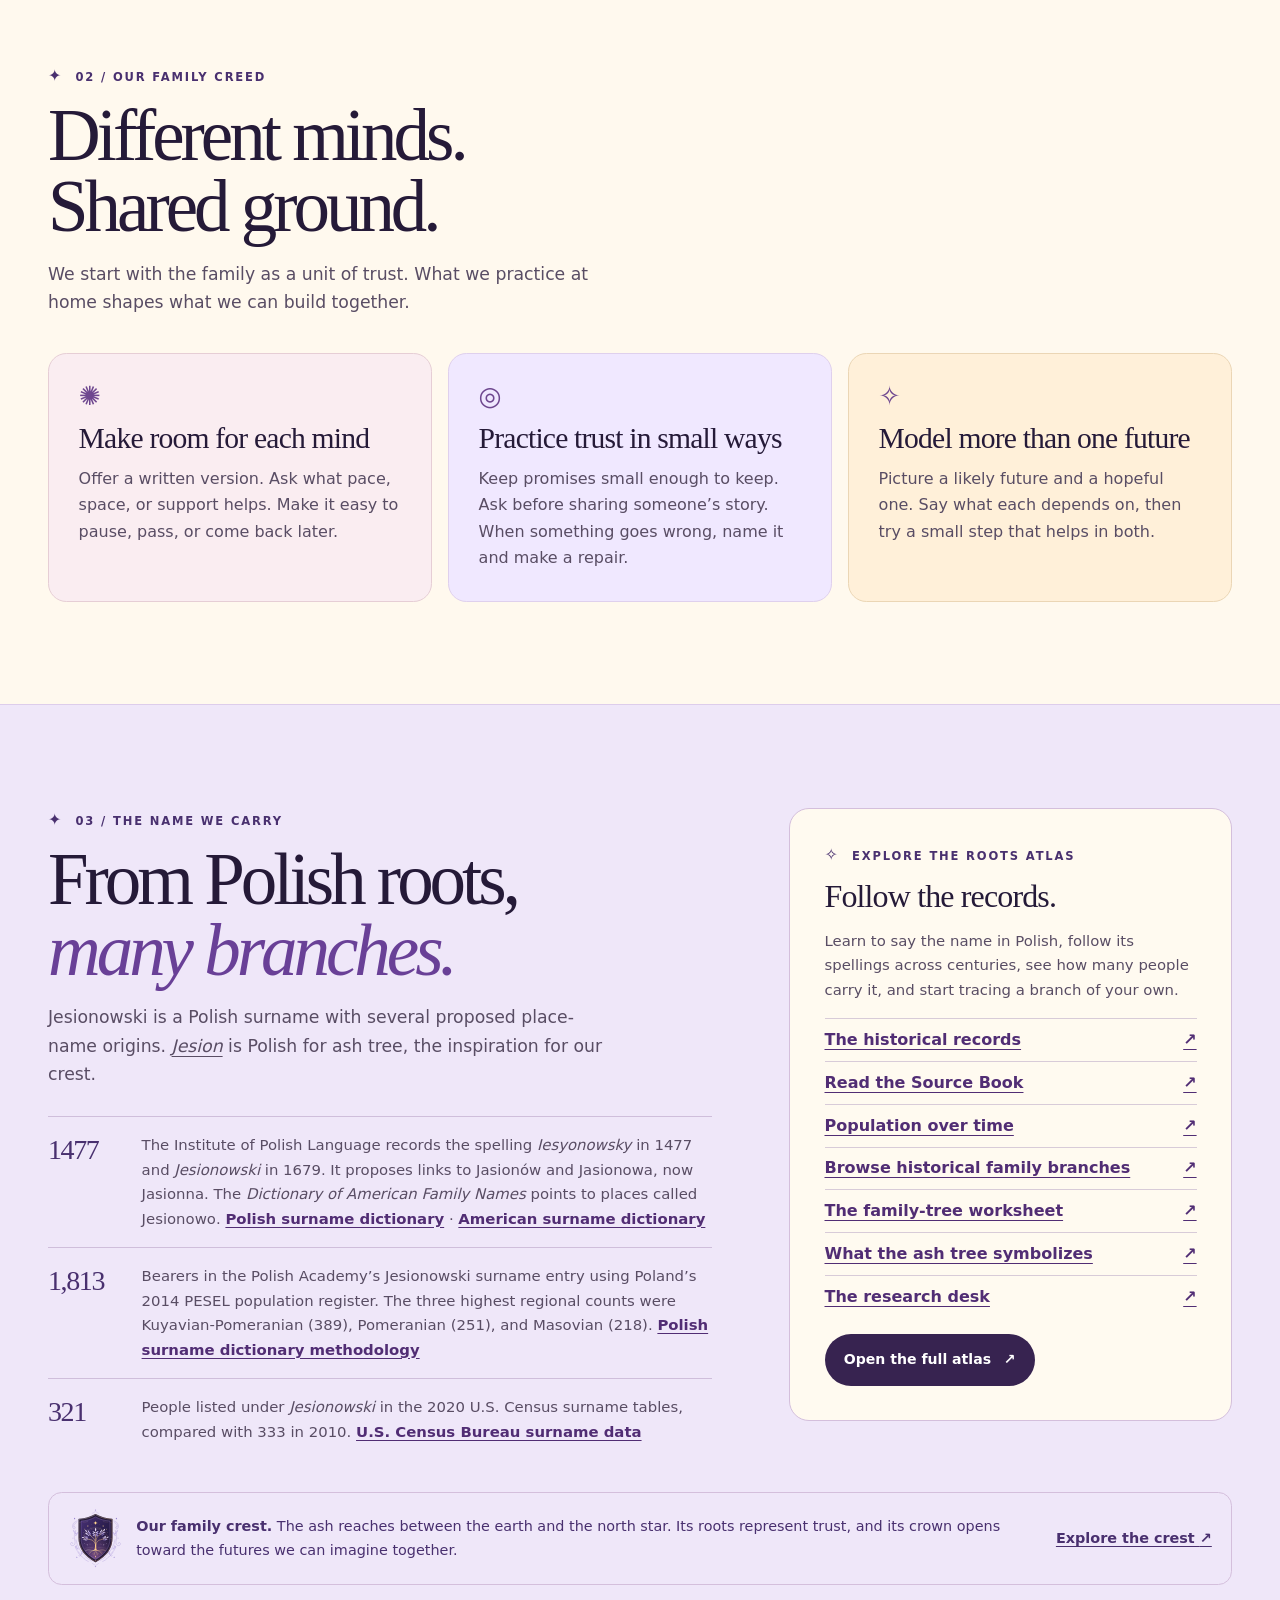
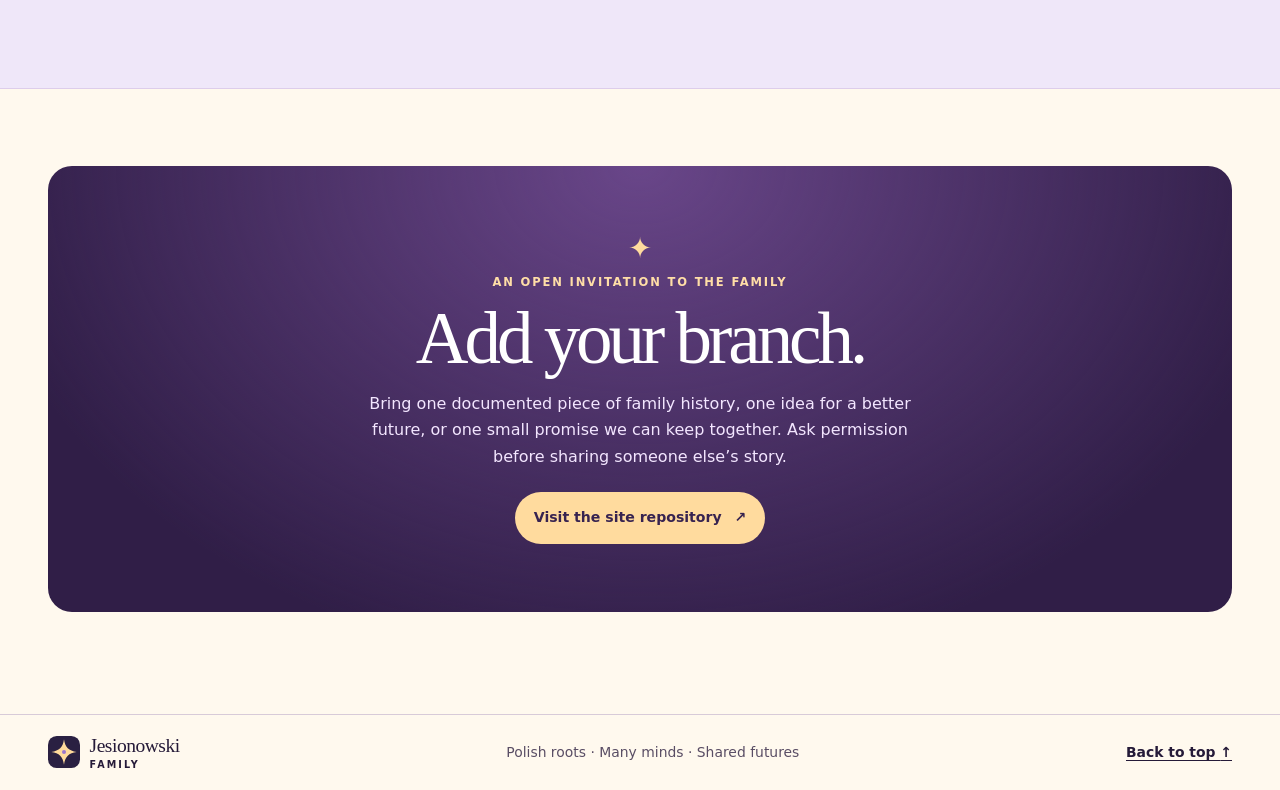
==== commit 8ec5b021: "Lead the Jesionowski homepage with the name’s roots" ====
--- a/index.html
+++ b/index.html
@@ -45,7 +45,8 @@
         <div class="hero-copy">
           <p class="eyebrow"><span aria-hidden="true">✦</span> A neurodivergent family field guide</p>
           <h1>Rooted in trust.<br><em>Growing toward light.</em></h1>
-          <p class="hero-lede">We’re the Jesionowski family. We make room for different minds, imagine futures together, and build the trust it takes to bring one of them to life.</p>
+          <p class="hero-lede"><em lang="pl">Jesion</em>, the Polish word for ash tree, is where our reading of the family name begins.</p>
+          <p class="hero-lede">We’re the Jesionowski family. We make room for different minds, imagine futures together, and build the trust it takes to bring one of them to life. If you carry the name, we invite you to explore your own branch here.</p>
           <div class="actions">
             <a class="button" href="#mythos">Read our family mythos <span aria-hidden="true">↓</span></a>
             <a class="text-link" href="roots/">Explore the roots atlas <span aria-hidden="true">↗</span></a>
@@ -67,7 +68,7 @@
             <p class="eyebrow"><span aria-hidden="true">✦</span> 01 / Our family mythos</p>
             <h2 id="mythos-title">Connect heaven<br><em>and earth.</em></h2>
             <p class="section-intro">We see heaven in what we hold sacred and what we can imagine together. Earth is where those hopes take shape, in the people we care for and the promises we keep.</p>
-            <p class="mythos-note">The ash gives us an image for that work. Its roots hold the soil, its trunk carries water upward, and its branches open into the light. <em lang="pl">Jesion</em>, the Polish word for ash tree, is where our reading of the family name begins.</p>
+            <p class="mythos-note">The ash gives us an image for that work. Its roots hold the soil, its trunk carries water upward, and its branches open into the light.</p>
             <div class="actions">
               <a class="button" href="roots/#symbolism">Explore the ash and its stories <span aria-hidden="true">↗</span></a>
               <a class="text-link" href="roots/#word-root">Follow the word root <span aria-hidden="true">↗</span></a>
--- a/styles.css
+++ b/styles.css
@@ -106,6 +106,7 @@
   color: var(--muted);
   font-size: clamp(1rem, 1.65vw, 1.19rem);
 }
+.hero-lede + .hero-lede { margin-top: .85rem; }
 .actions { display: flex; flex-wrap: wrap; align-items: center; gap: .9rem 1.25rem; margin-top: 1.85rem; }
 .button {
   display: inline-flex;
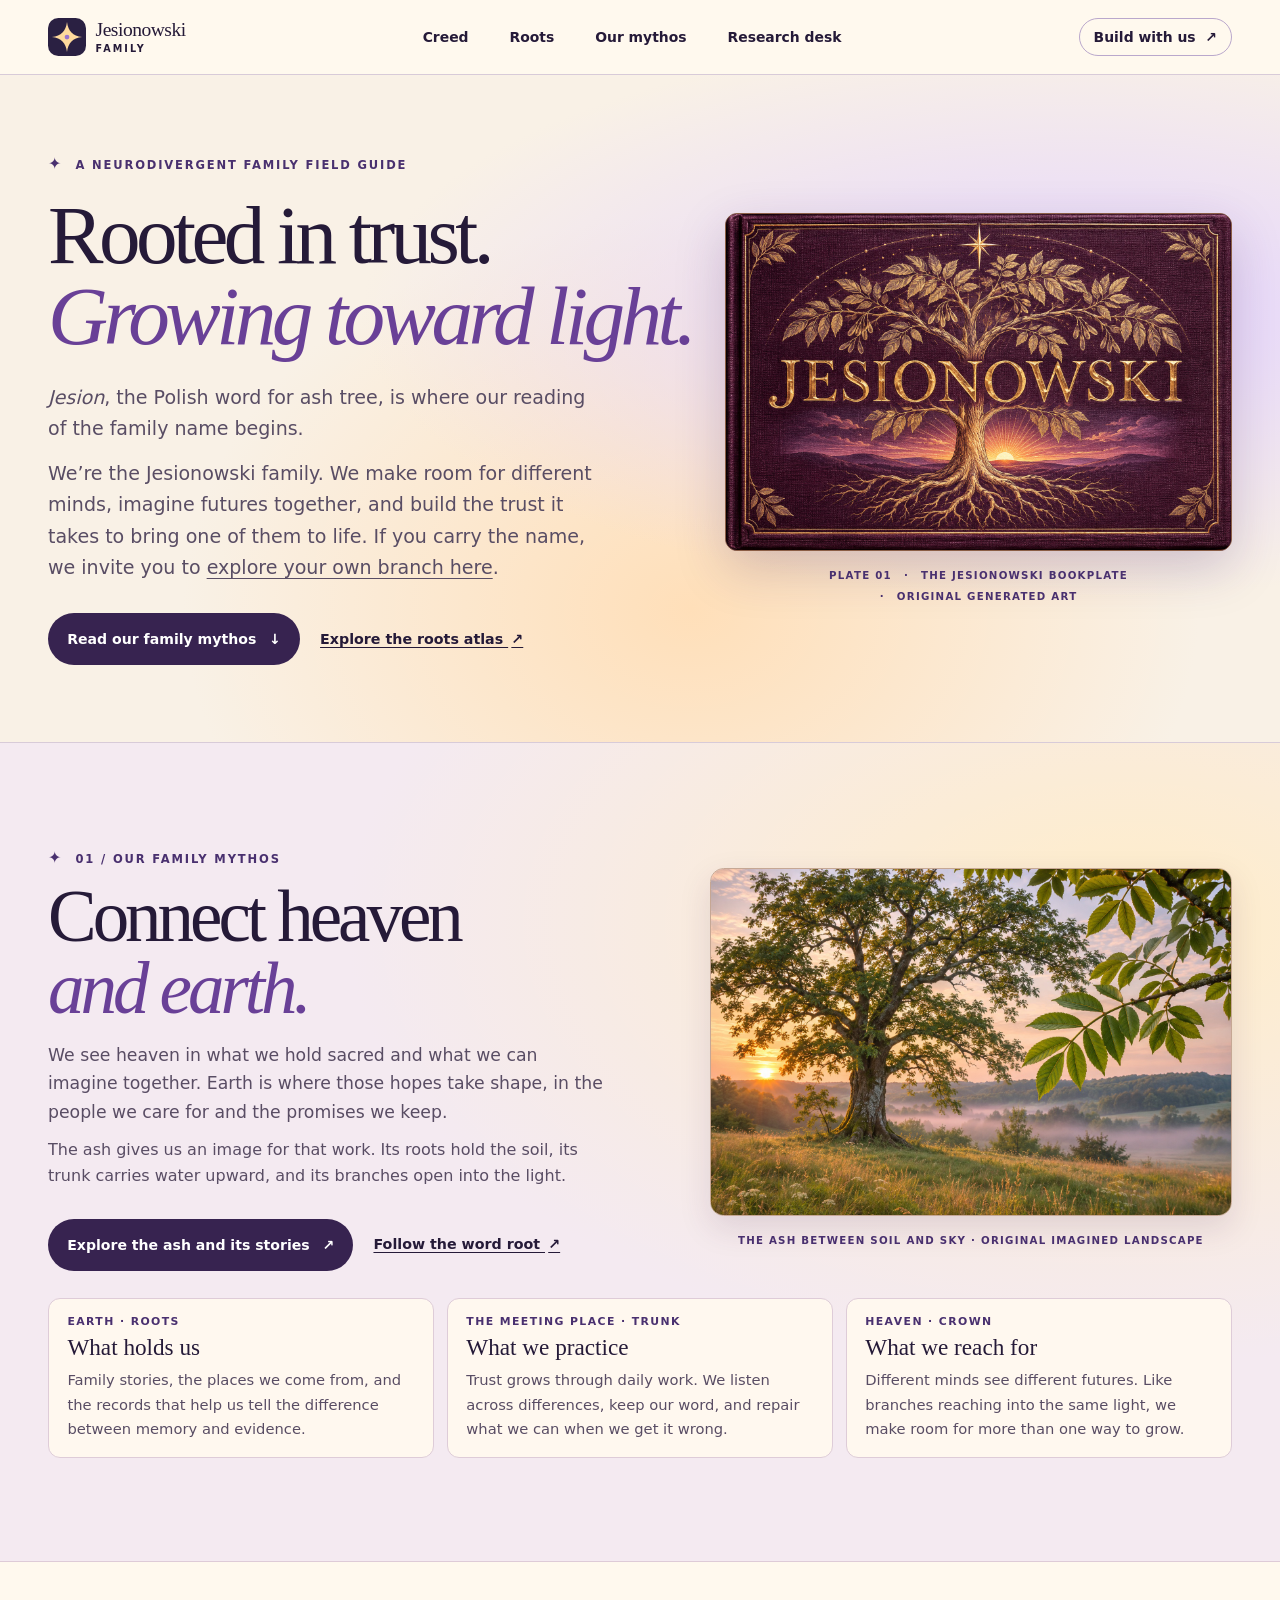
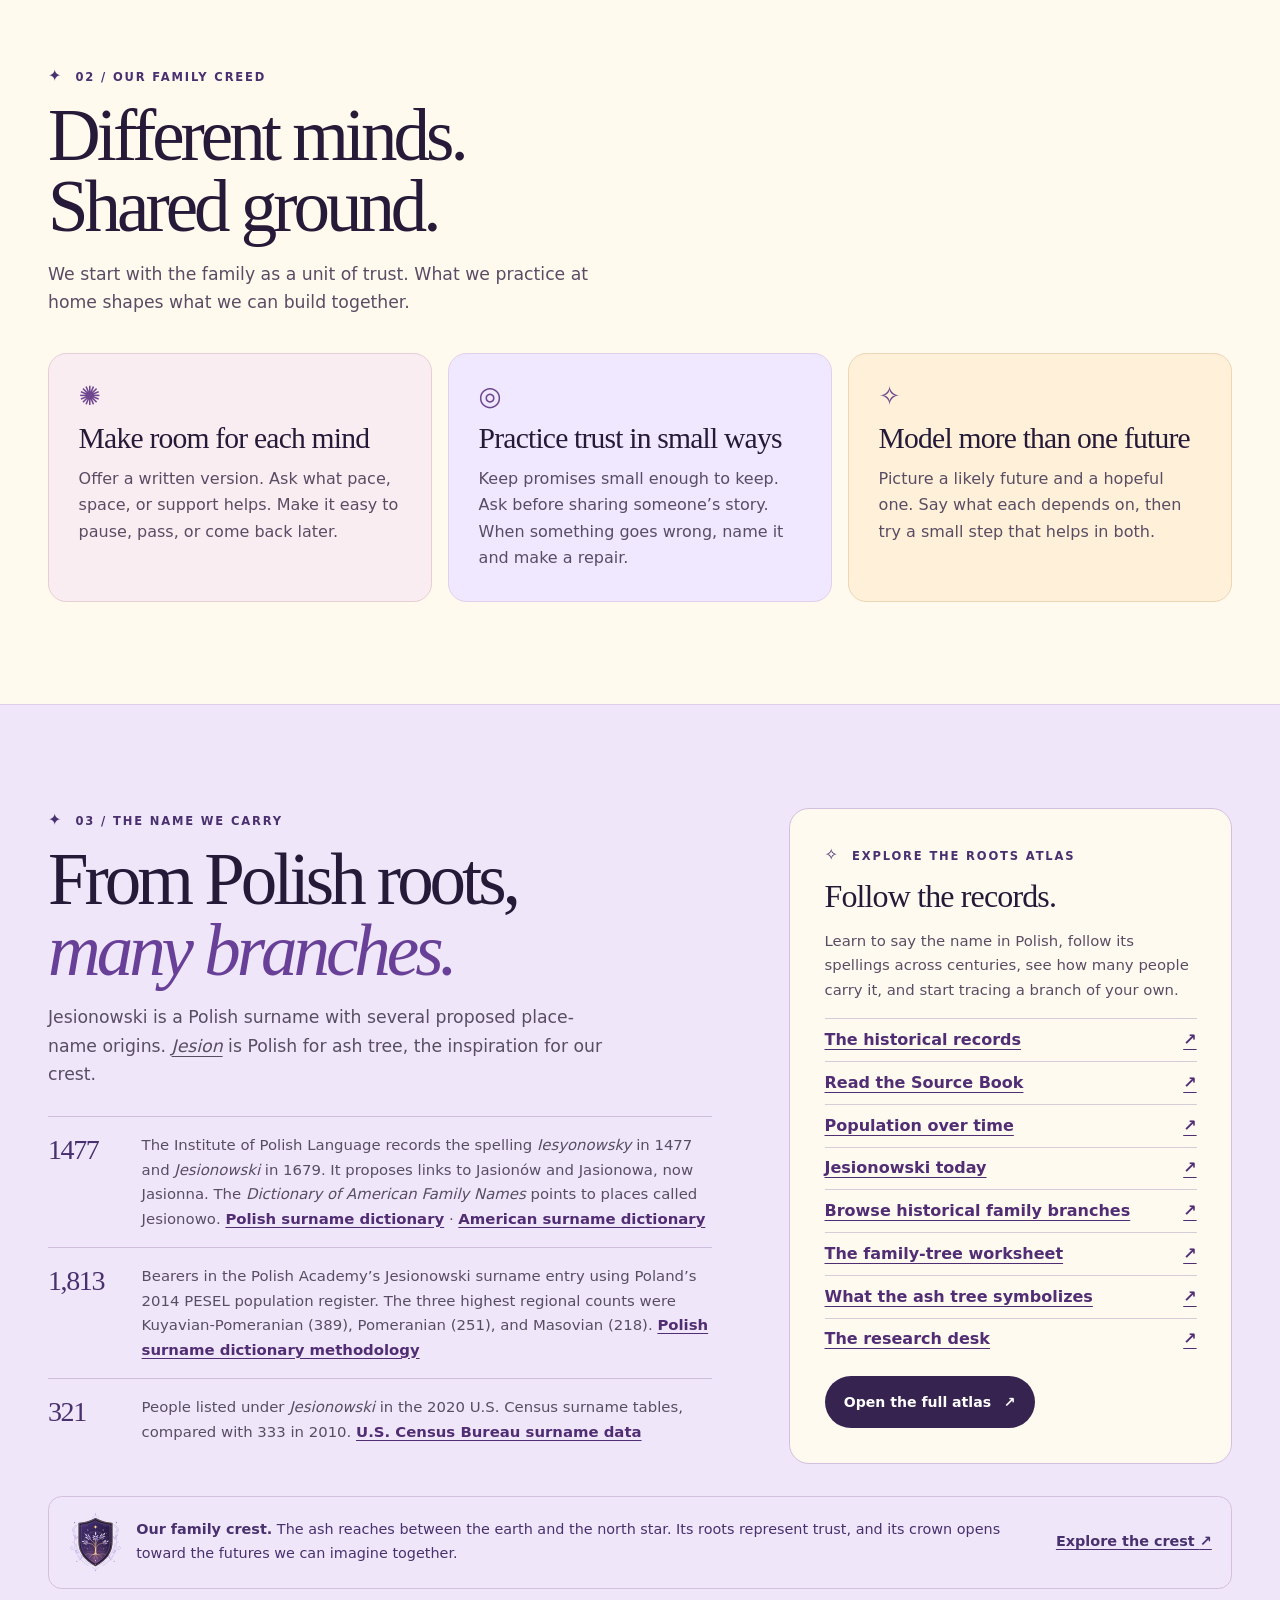
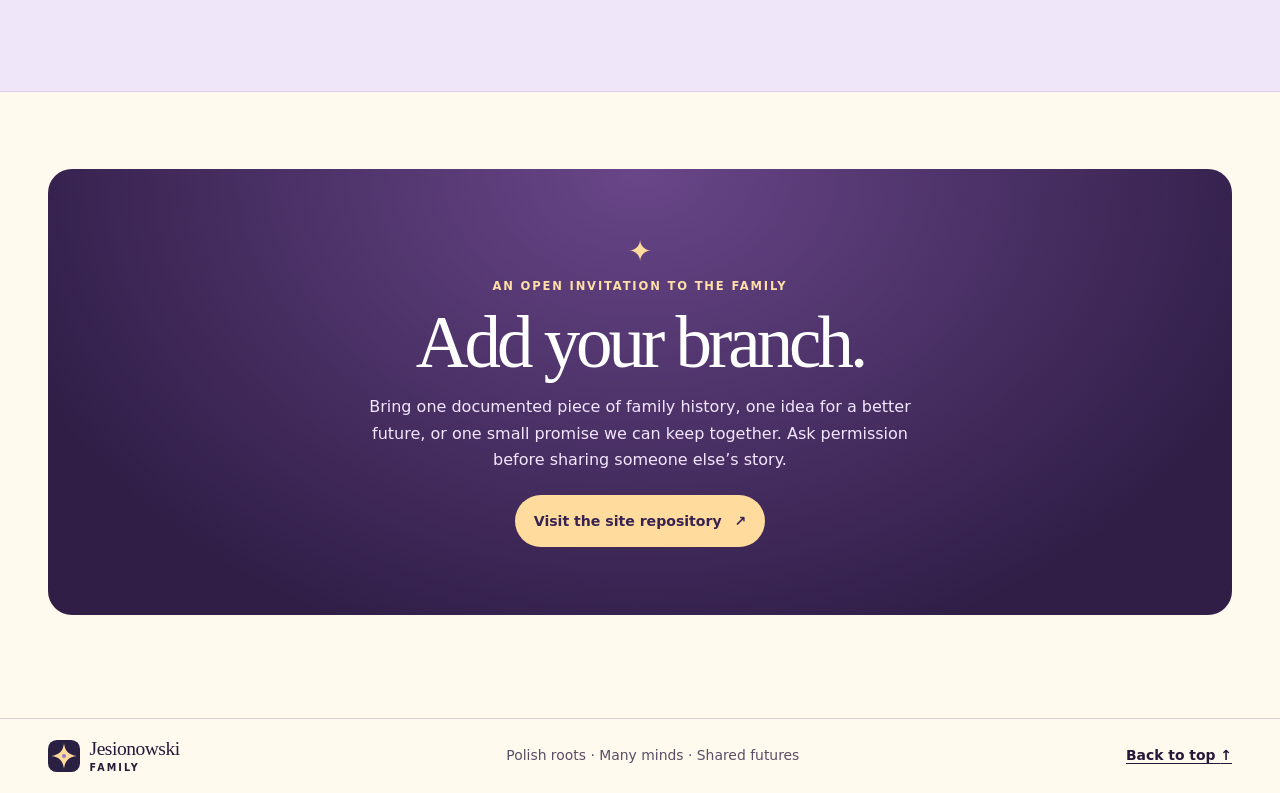
==== commit f5842c30: "Welcome people who carry the Jesionowski name today" ====
--- a/index.html
+++ b/index.html
@@ -46,7 +46,7 @@
           <p class="eyebrow"><span aria-hidden="true">✦</span> A neurodivergent family field guide</p>
           <h1>Rooted in trust.<br><em>Growing toward light.</em></h1>
           <p class="hero-lede"><em lang="pl">Jesion</em>, the Polish word for ash tree, is where our reading of the family name begins.</p>
-          <p class="hero-lede">We’re the Jesionowski family. We make room for different minds, imagine futures together, and build the trust it takes to bring one of them to life. If you carry the name, we invite you to explore your own branch here.</p>
+          <p class="hero-lede">We’re the Jesionowski family. We make room for different minds, imagine futures together, and build the trust it takes to bring one of them to life. If you carry the name, we invite you to <a href="today/">explore your own branch here</a>.</p>
           <div class="actions">
             <a class="button" href="#mythos">Read our family mythos <span aria-hidden="true">↓</span></a>
             <a class="text-link" href="roots/">Explore the roots atlas <span aria-hidden="true">↗</span></a>
@@ -153,6 +153,7 @@
               <li><a href="roots/#records">The historical records <span aria-hidden="true">↗</span></a></li>
               <li><a href="sources/">Read the Source Book <span aria-hidden="true">↗</span></a></li>
               <li><a href="roots/#population">Population over time <span aria-hidden="true">↗</span></a></li>
+              <li><a href="today/">Jesionowski today <span aria-hidden="true">↗</span></a></li>
               <li><a href="tree/">Browse historical family branches <span aria-hidden="true">↗</span></a></li>
               <li><a href="roots/#tree">The family-tree worksheet <span aria-hidden="true">↗</span></a></li>
               <li><a href="roots/#symbolism">What the ash tree symbolizes <span aria-hidden="true">↗</span></a></li>
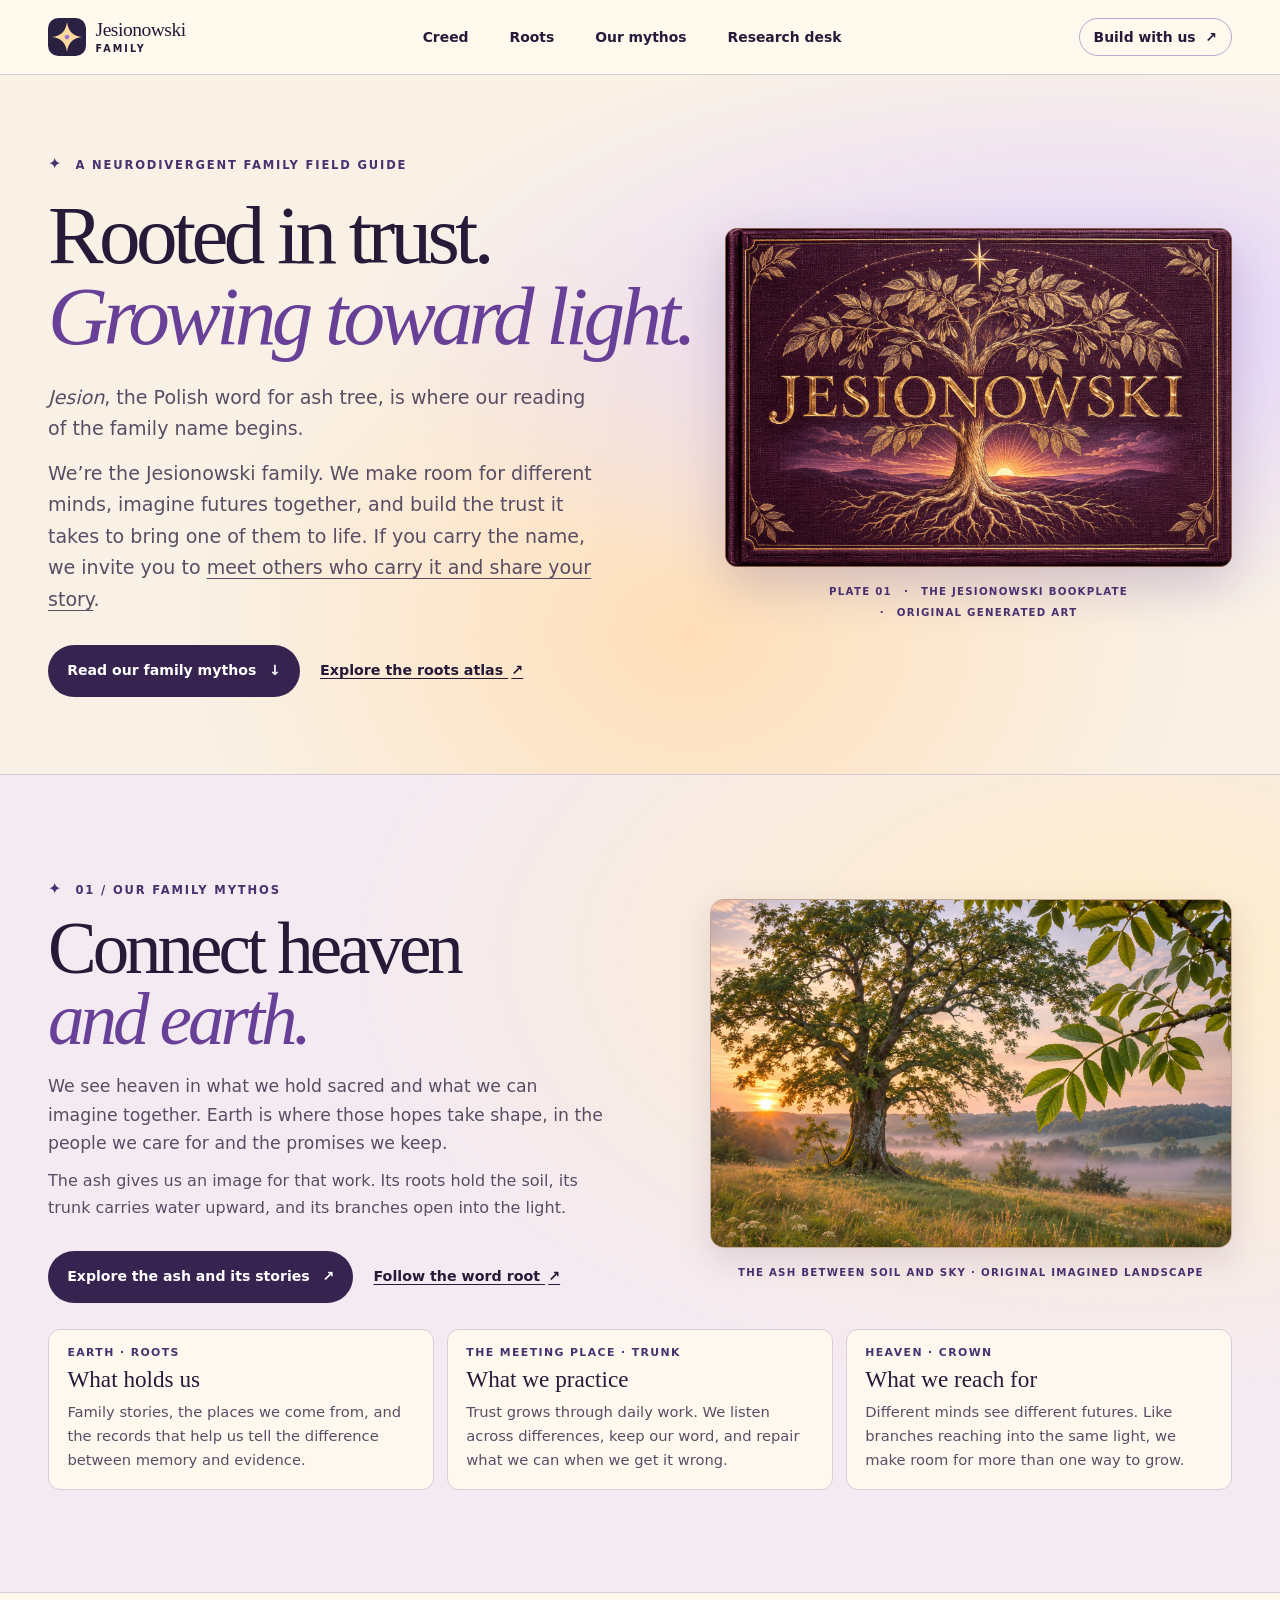
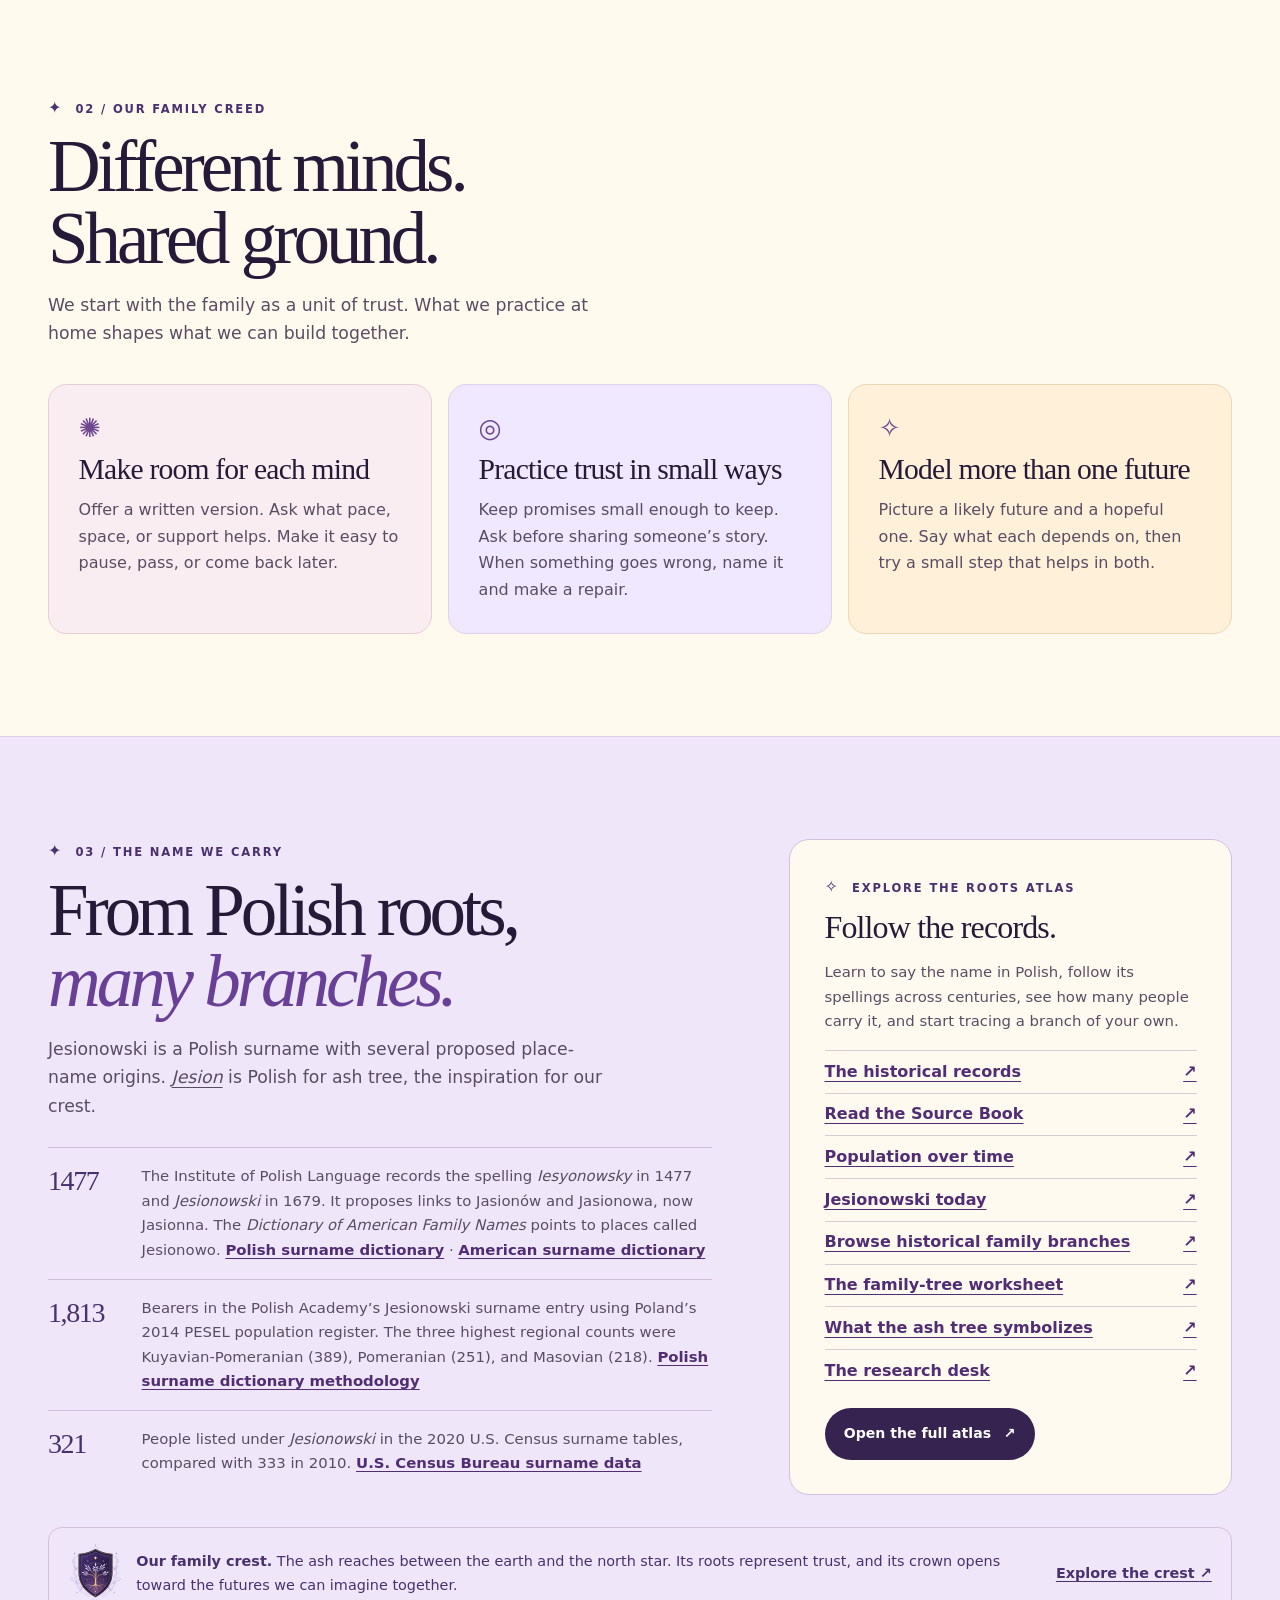
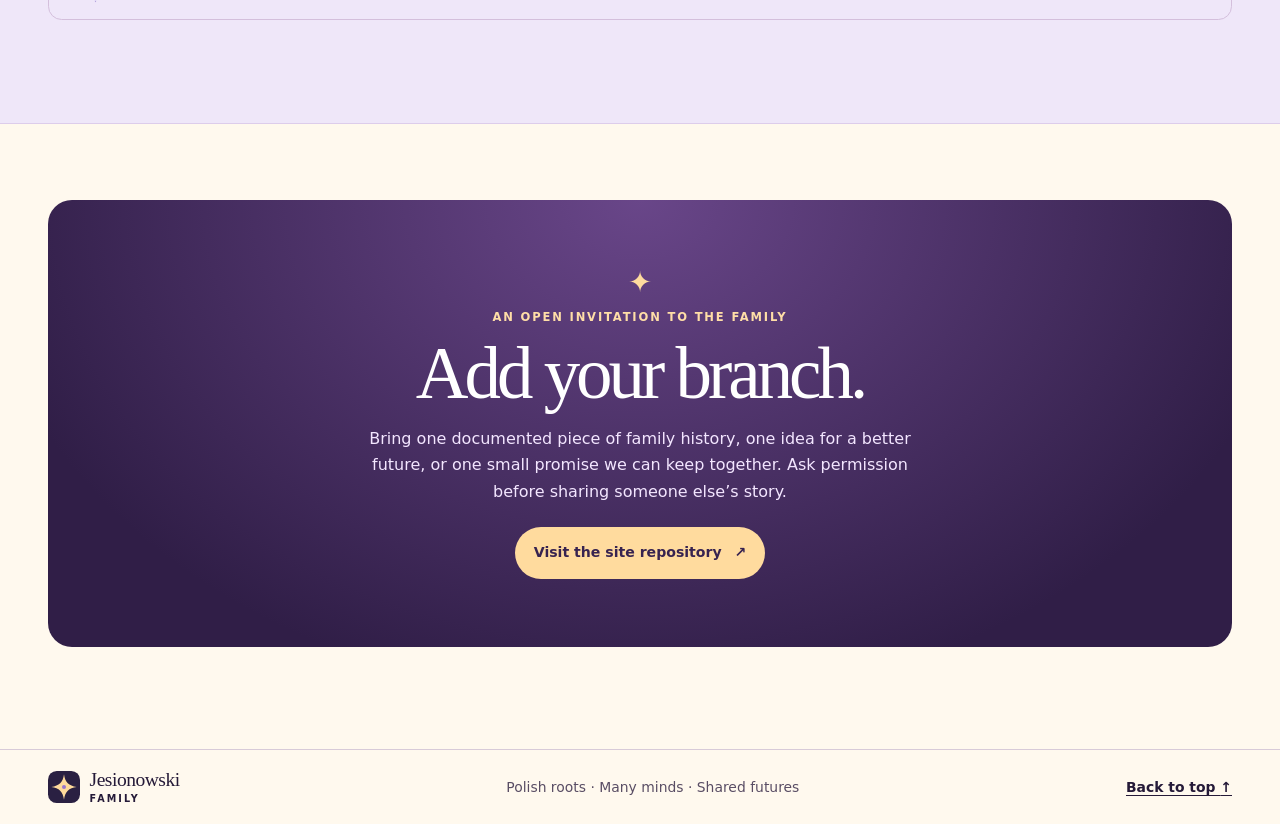
==== commit 3a5fab74: "Publish a searchable Jesionowski Today directory" ====
--- a/index.html
+++ b/index.html
@@ -46,7 +46,7 @@
           <p class="eyebrow"><span aria-hidden="true">✦</span> A neurodivergent family field guide</p>
           <h1>Rooted in trust.<br><em>Growing toward light.</em></h1>
           <p class="hero-lede"><em lang="pl">Jesion</em>, the Polish word for ash tree, is where our reading of the family name begins.</p>
-          <p class="hero-lede">We’re the Jesionowski family. We make room for different minds, imagine futures together, and build the trust it takes to bring one of them to life. If you carry the name, we invite you to <a href="today/">explore your own branch here</a>.</p>
+          <p class="hero-lede">We’re the Jesionowski family. We make room for different minds, imagine futures together, and build the trust it takes to bring one of them to life. If you carry the name, we invite you to <a href="today/">meet others who carry it and share your story</a>.</p>
           <div class="actions">
             <a class="button" href="#mythos">Read our family mythos <span aria-hidden="true">↓</span></a>
             <a class="text-link" href="roots/">Explore the roots atlas <span aria-hidden="true">↗</span></a>
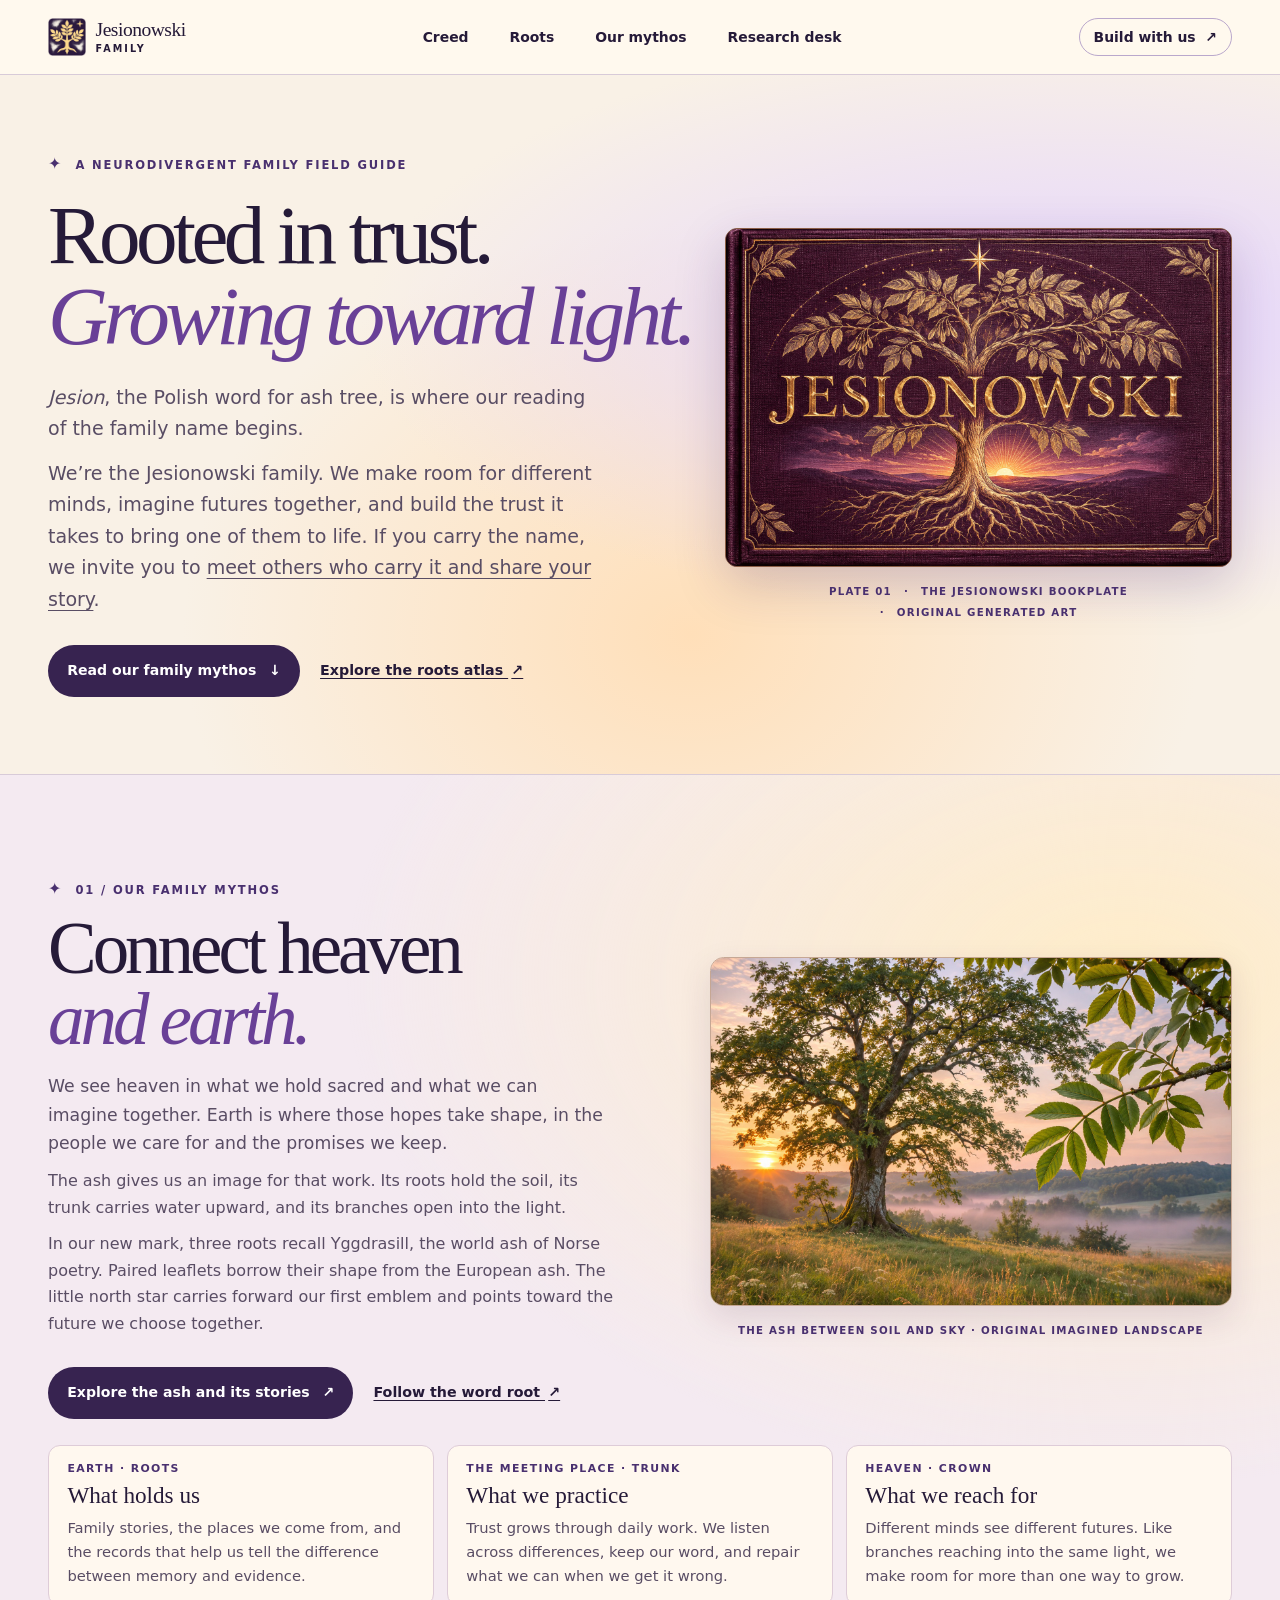
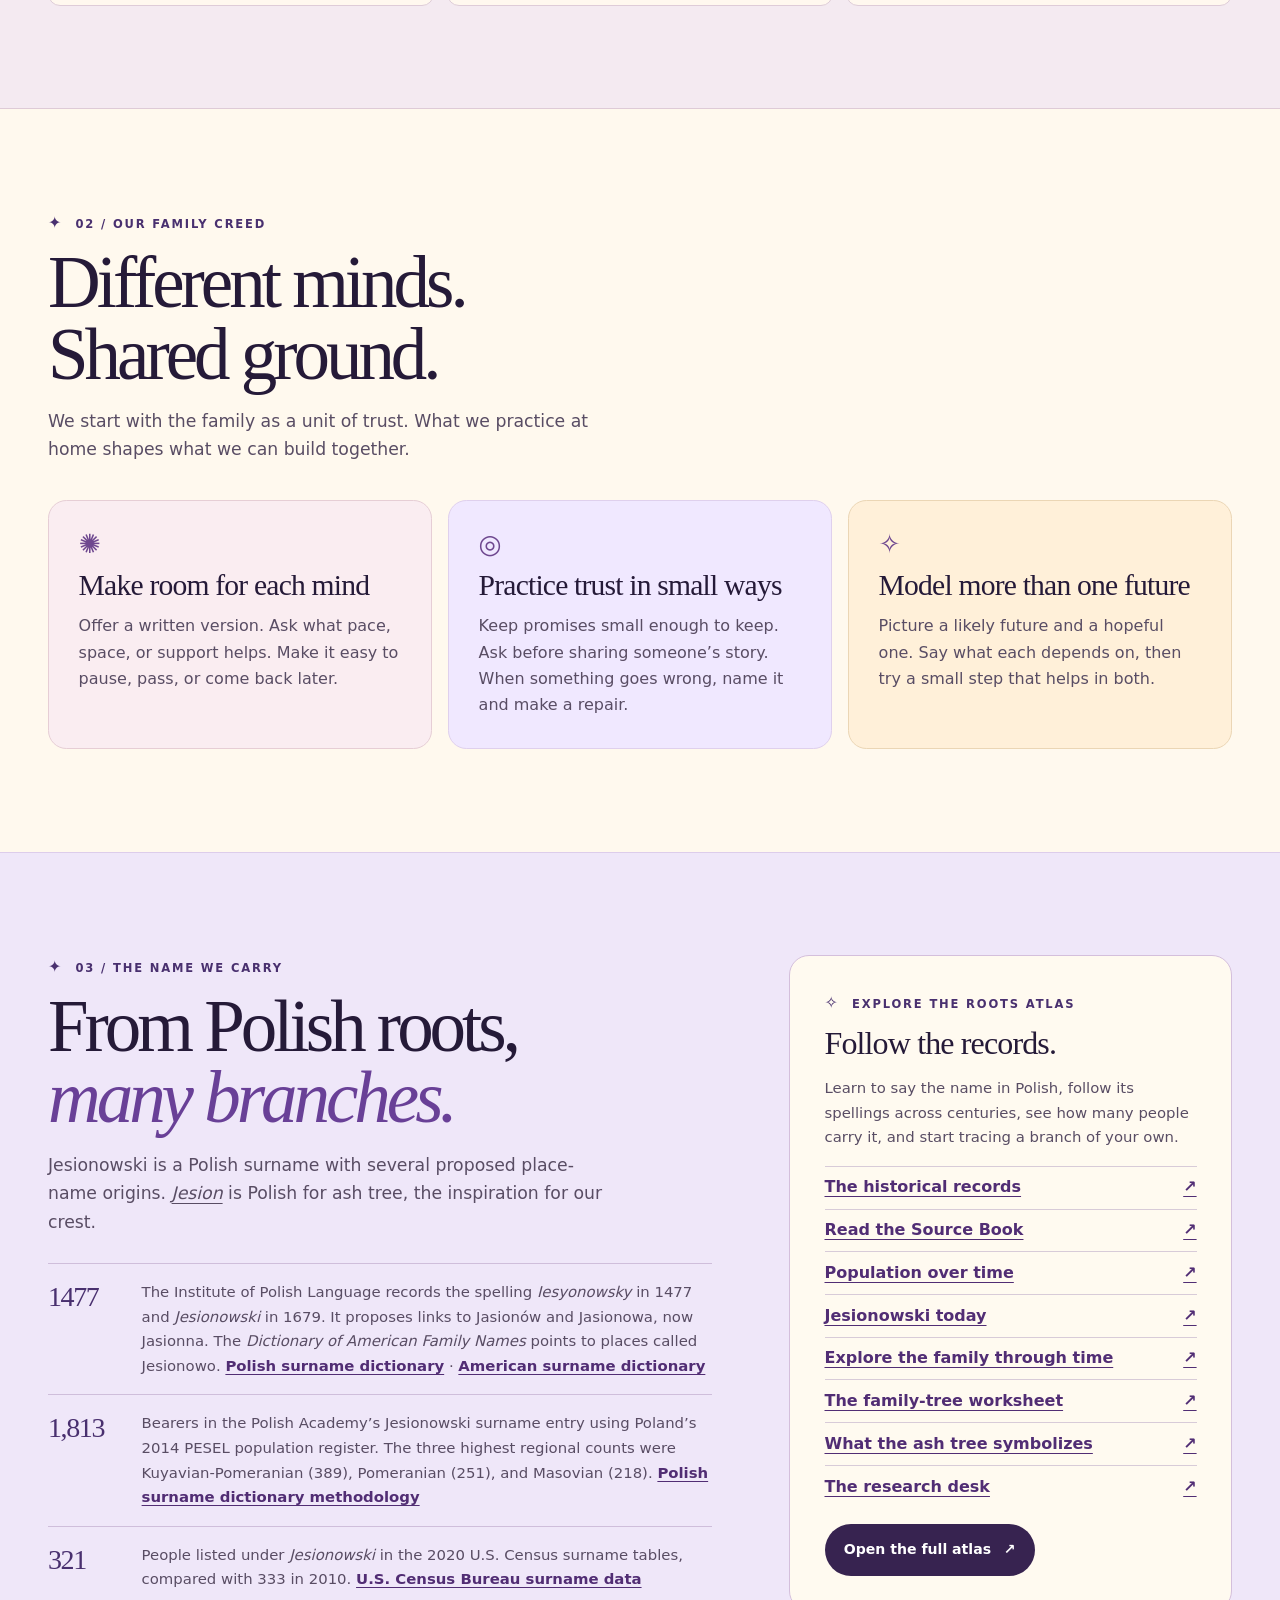
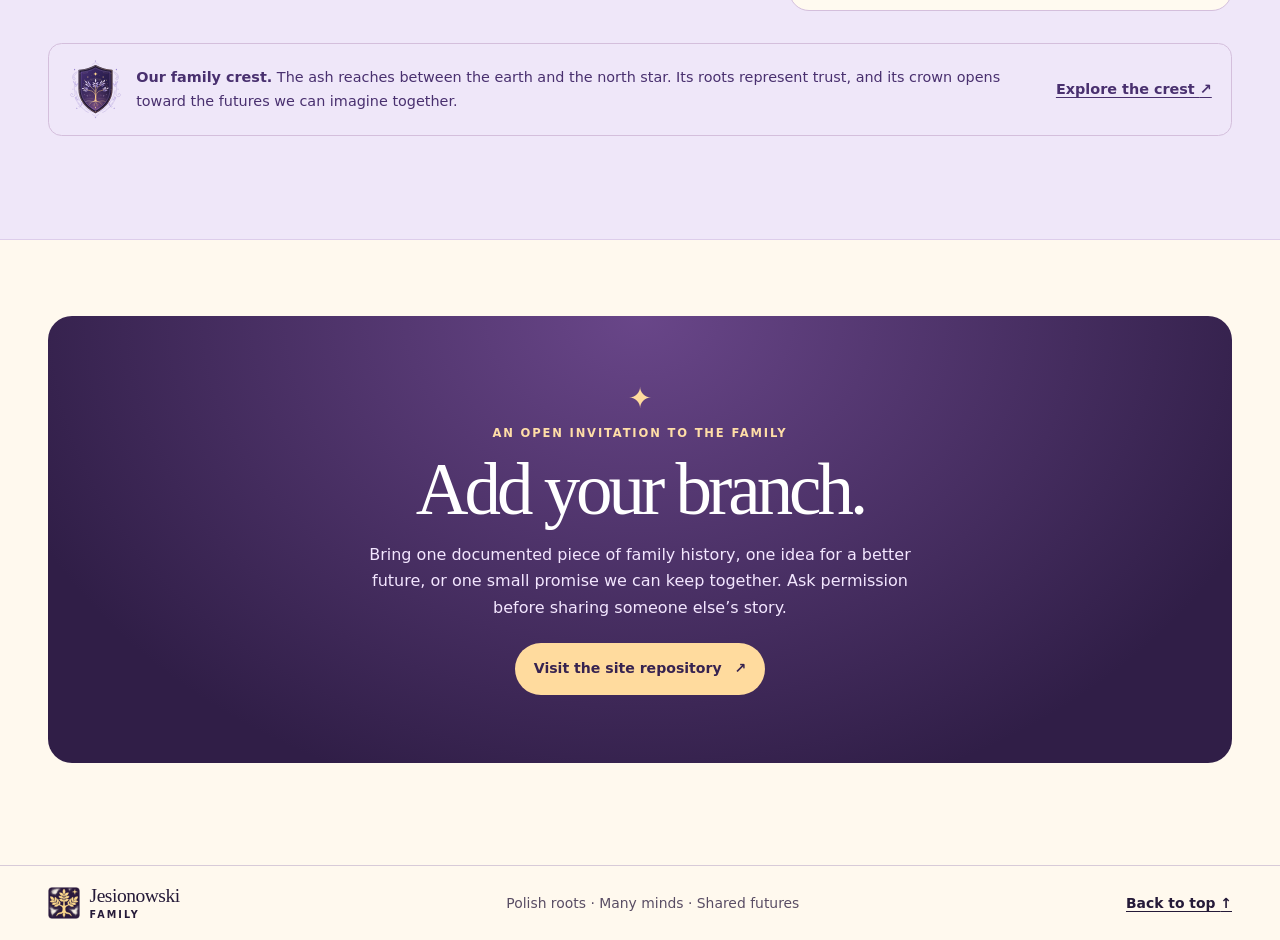
==== commit 4d5b4713: "Publish family timeline and custom ash tree mark" ====
--- a/index.html
+++ b/index.html
@@ -18,7 +18,12 @@
   <meta property="og:image:width" content="1536">
   <meta property="og:image:height" content="1024">
   <meta property="og:image:alt" content="A golden ash tree, sunrise, and the name JESIONOWSKI on a deep plum bookplate.">
-  <link rel="icon" href="assets/mark.svg" type="image/svg+xml">
+  <meta property="og:video" content="https://jesionowski.org/assets/jesionowski-share.mp4">
+  <meta property="og:video:secure_url" content="https://jesionowski.org/assets/jesionowski-share.mp4">
+  <meta property="og:video:type" content="video/mp4">
+  <meta property="og:video:width" content="1280">
+  <meta property="og:video:height" content="720">
+  <link rel="icon" href="assets/ash-tree-mark.png" type="image/png">
   <link rel="stylesheet" href="styles.css">
 </head>
 <body>
@@ -26,7 +31,7 @@
   <header class="site-header">
     <div class="frame masthead">
       <a class="wordmark" href="./" aria-label="Jesionowski Family home">
-        <img src="assets/mark.svg" width="38" height="38" alt="">
+        <img src="assets/ash-tree-mark.png" width="38" height="38" alt="">
         <span>Jesionowski <small>Family</small></span>
       </a>
       <nav aria-label="Main navigation">
@@ -69,6 +74,7 @@
             <h2 id="mythos-title">Connect heaven<br><em>and earth.</em></h2>
             <p class="section-intro">We see heaven in what we hold sacred and what we can imagine together. Earth is where those hopes take shape, in the people we care for and the promises we keep.</p>
             <p class="mythos-note">The ash gives us an image for that work. Its roots hold the soil, its trunk carries water upward, and its branches open into the light.</p>
+            <p class="mythos-note">In our new mark, three roots recall Yggdrasill, the world ash of Norse poetry. Paired leaflets borrow their shape from the European ash. The little north star carries forward our first emblem and points toward the future we choose together.</p>
             <div class="actions">
               <a class="button" href="roots/#symbolism">Explore the ash and its stories <span aria-hidden="true">↗</span></a>
               <a class="text-link" href="roots/#word-root">Follow the word root <span aria-hidden="true">↗</span></a>
@@ -154,7 +160,7 @@
               <li><a href="sources/">Read the Source Book <span aria-hidden="true">↗</span></a></li>
               <li><a href="roots/#population">Population over time <span aria-hidden="true">↗</span></a></li>
               <li><a href="today/">Jesionowski today <span aria-hidden="true">↗</span></a></li>
-              <li><a href="tree/">Browse historical family branches <span aria-hidden="true">↗</span></a></li>
+              <li><a href="tree/#timeline">Explore the family through time <span aria-hidden="true">↗</span></a></li>
               <li><a href="roots/#tree">The family-tree worksheet <span aria-hidden="true">↗</span></a></li>
               <li><a href="roots/#symbolism">What the ash tree symbolizes <span aria-hidden="true">↗</span></a></li>
               <li><a href="research/">The research desk <span aria-hidden="true">↗</span></a></li>
@@ -186,7 +192,7 @@
   <footer class="site-footer">
     <div class="frame footer-layout">
       <a class="wordmark" href="./" aria-label="Jesionowski Family home">
-        <img src="assets/mark.svg" width="32" height="32" alt="">
+        <img src="assets/ash-tree-mark.png" width="32" height="32" alt="">
         <span>Jesionowski <small>Family</small></span>
       </a>
       <p>Polish roots · Many minds · Shared futures</p>
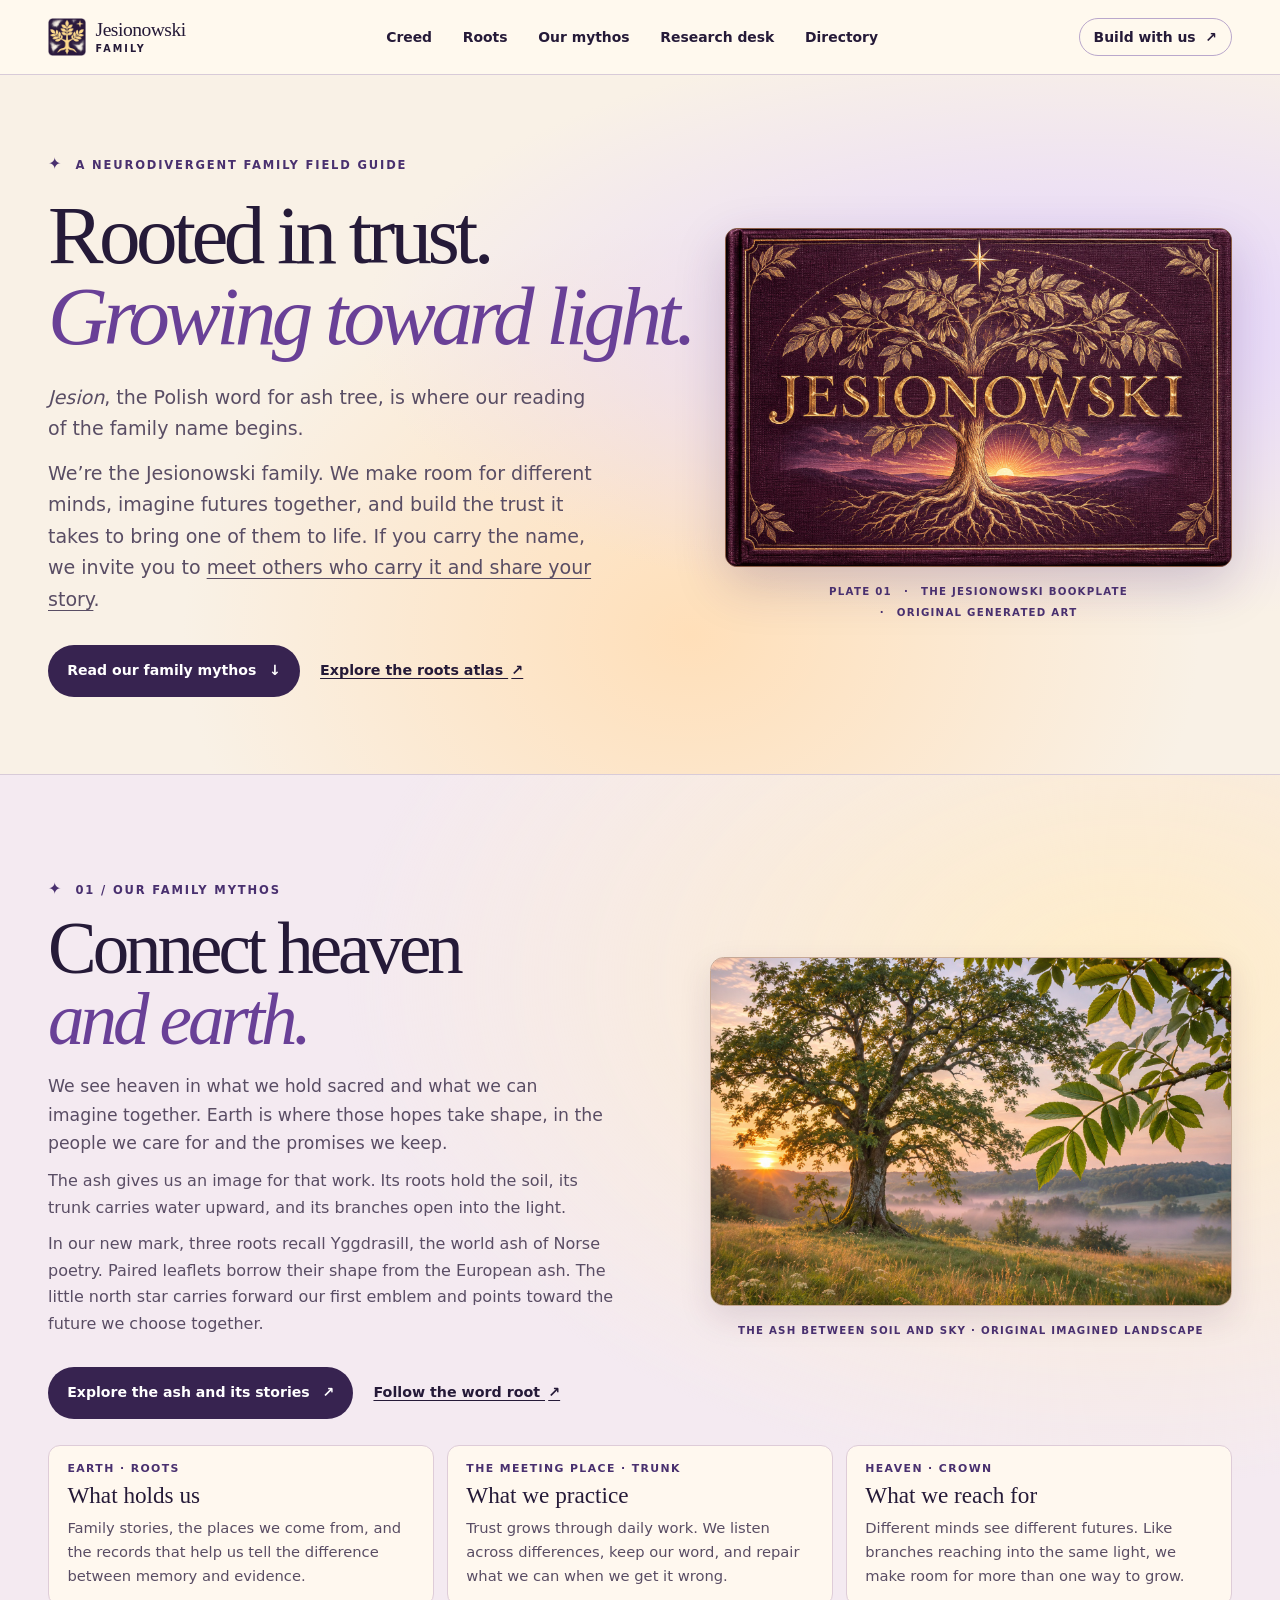
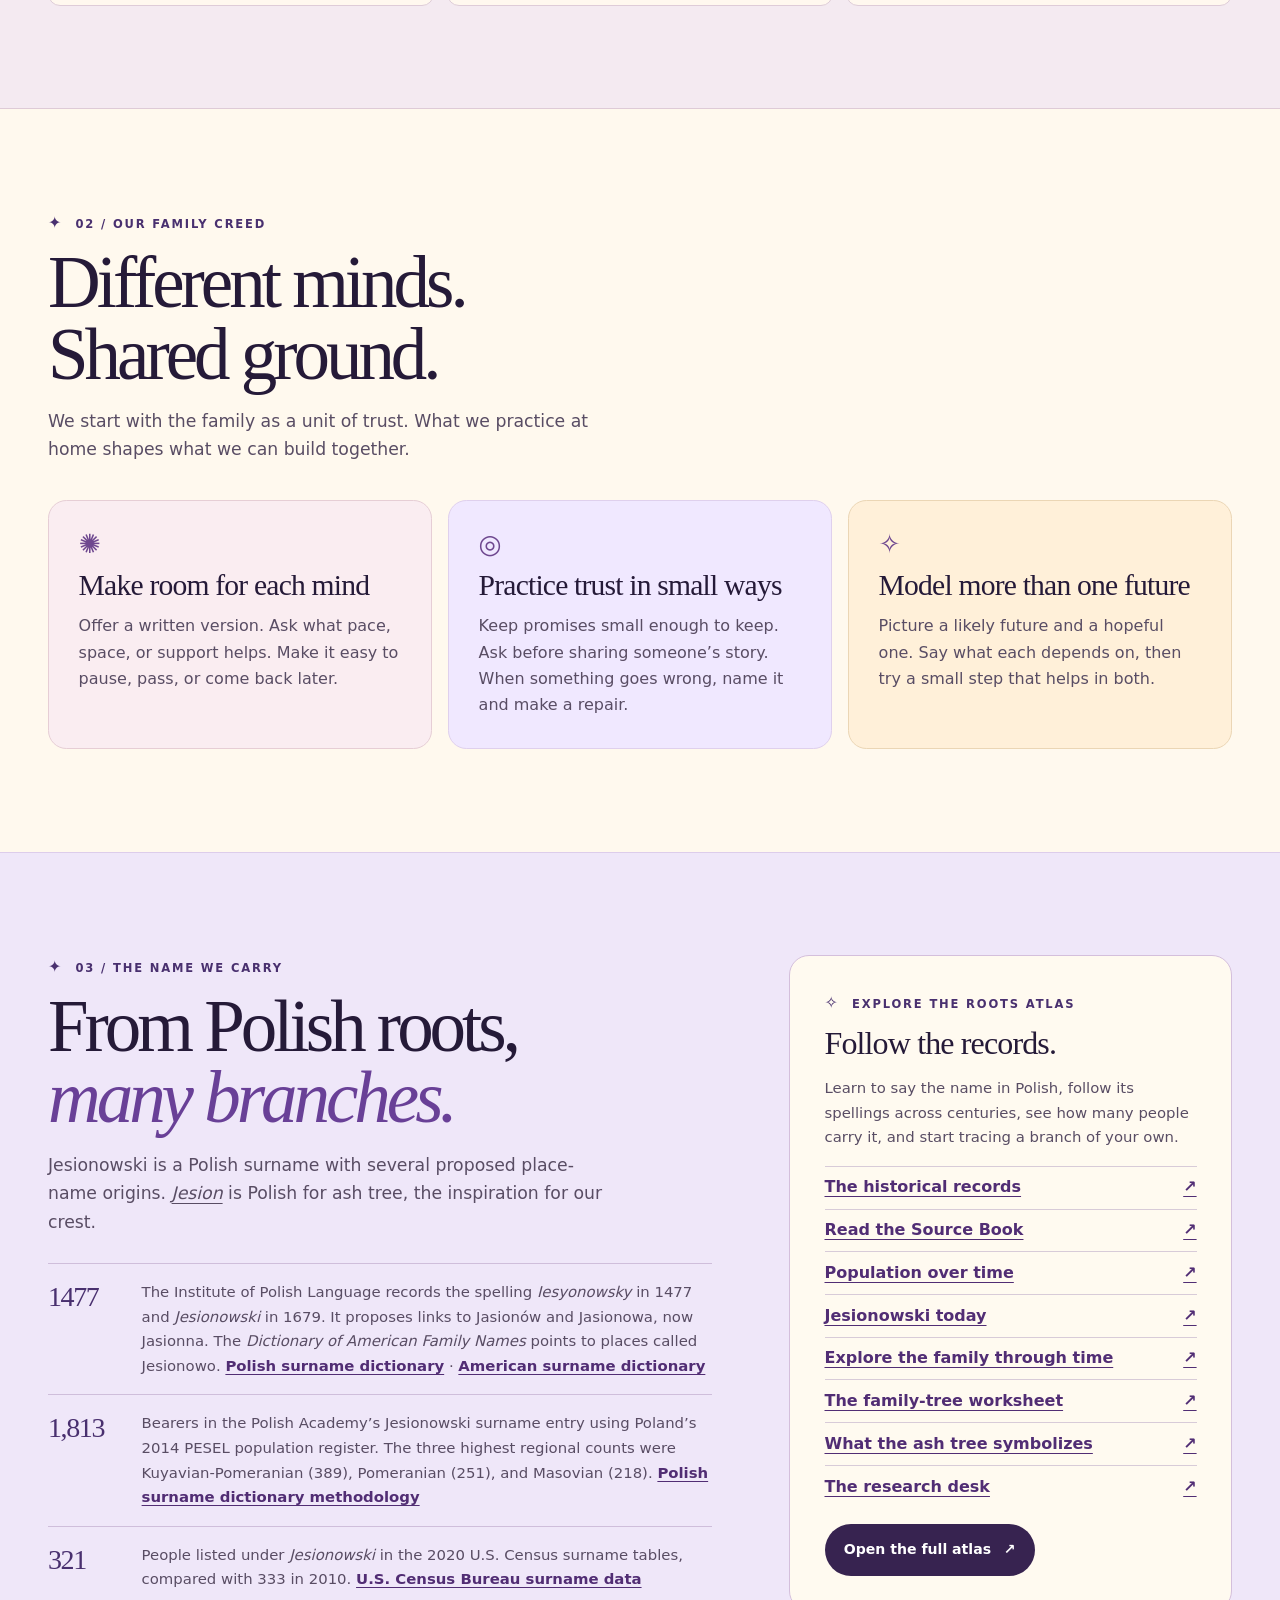
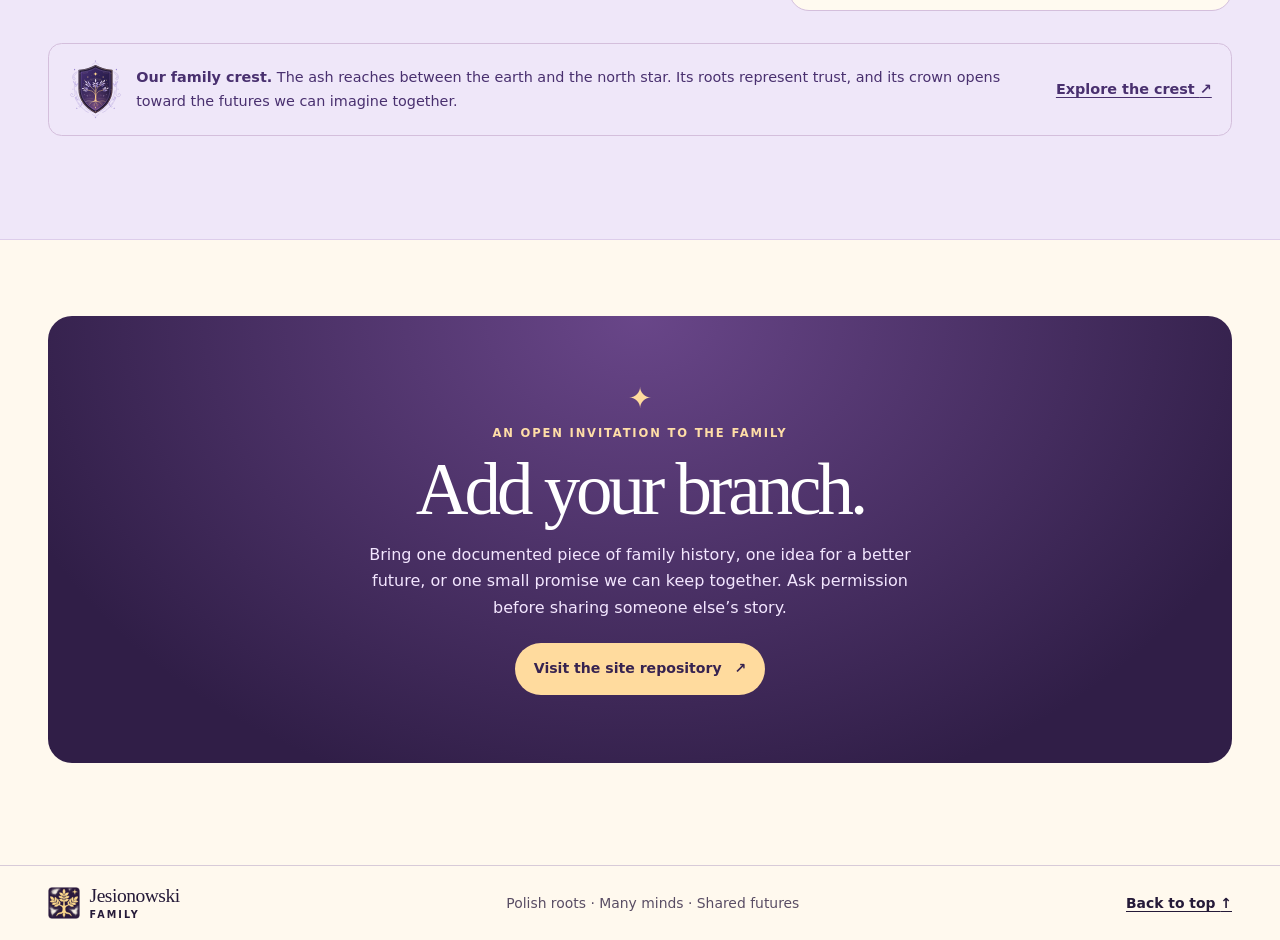
==== commit 6c7ee116: "Document Ben’s parents and link the family directory" ====
--- a/index.html
+++ b/index.html
@@ -39,6 +39,7 @@
         <a href="roots/">Roots</a>
         <a href="#mythos">Our mythos</a>
         <a href="research/">Research desk</a>
+        <a href="today/">Directory</a>
       </nav>
       <a class="nav-cta" href="#contribute">Build with us <span aria-hidden="true">↗</span></a>
     </div>
--- a/styles.css
+++ b/styles.css
@@ -67,9 +67,10 @@
   text-transform: uppercase;
   letter-spacing: .22em;
 }
-.masthead nav { display: flex; align-items: center; gap: clamp(1rem, 3.2vw, 2.75rem); }
+.masthead nav { display: flex; flex-wrap: wrap; align-items: center; gap: .15rem clamp(.75rem, 2.4vw, 2rem); }
 .masthead nav a, .nav-cta, .site-footer { font-size: .87rem; font-weight: 700; }
 .masthead nav a, .nav-cta { text-decoration: none; }
+.masthead nav a { white-space: nowrap; }
 .masthead nav a:hover, .nav-cta:hover { text-decoration: underline; }
 .nav-cta { padding: .42rem .88rem; border: 1px solid #baa8cc; border-radius: 99px; white-space: nowrap; }
 .nav-cta span { margin-left: .3rem; }
